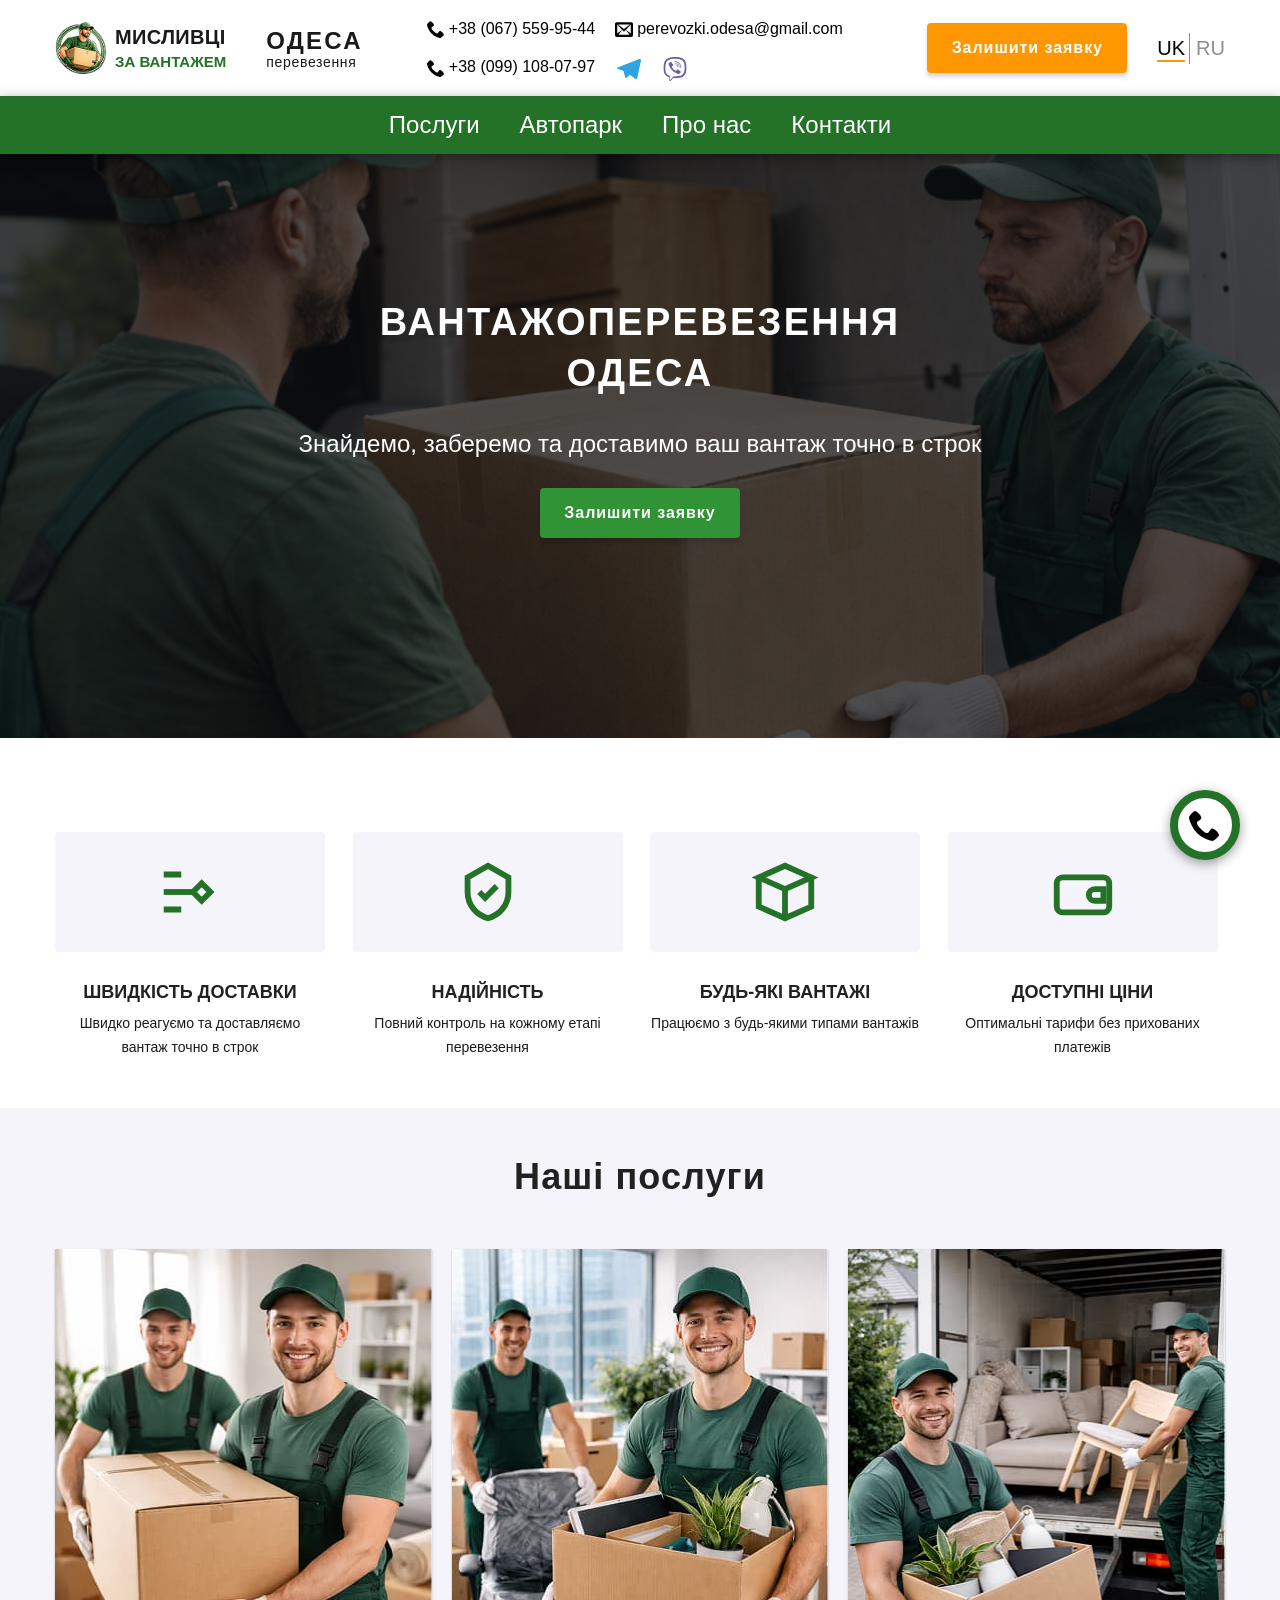
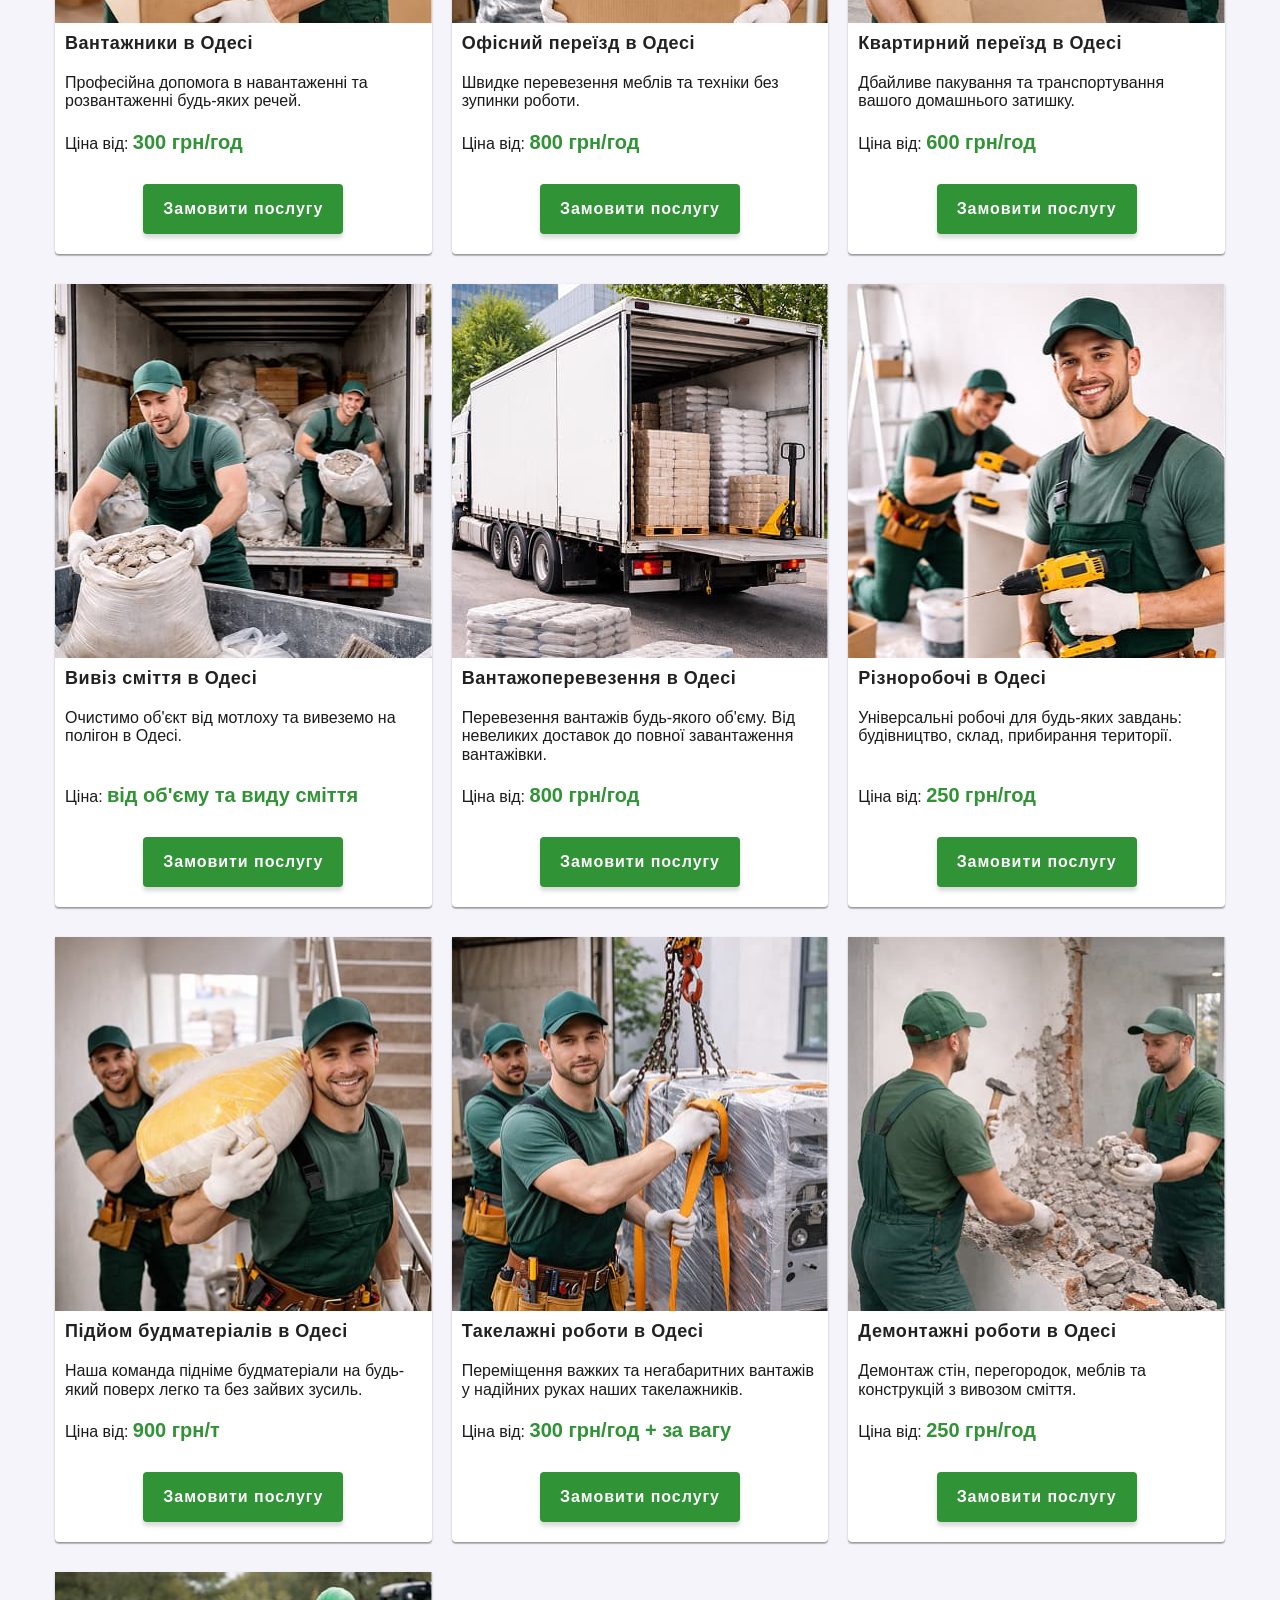
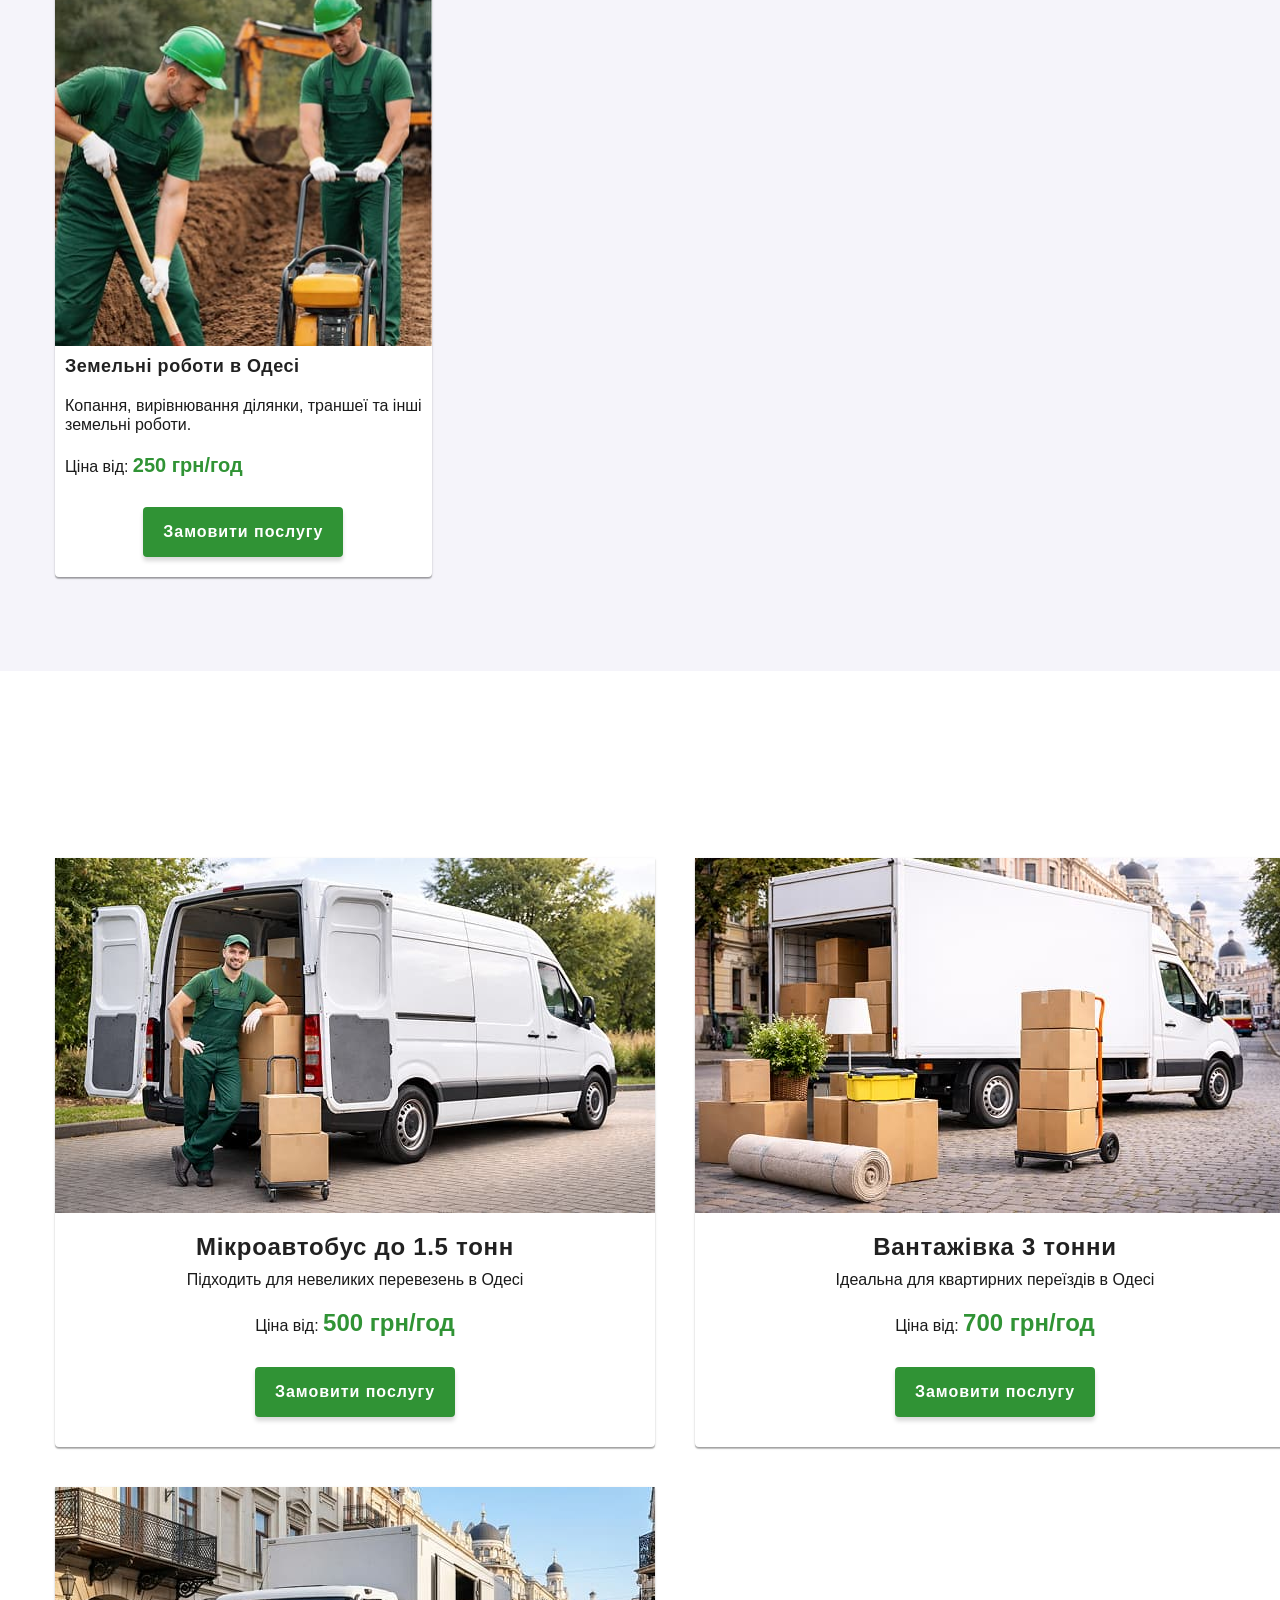
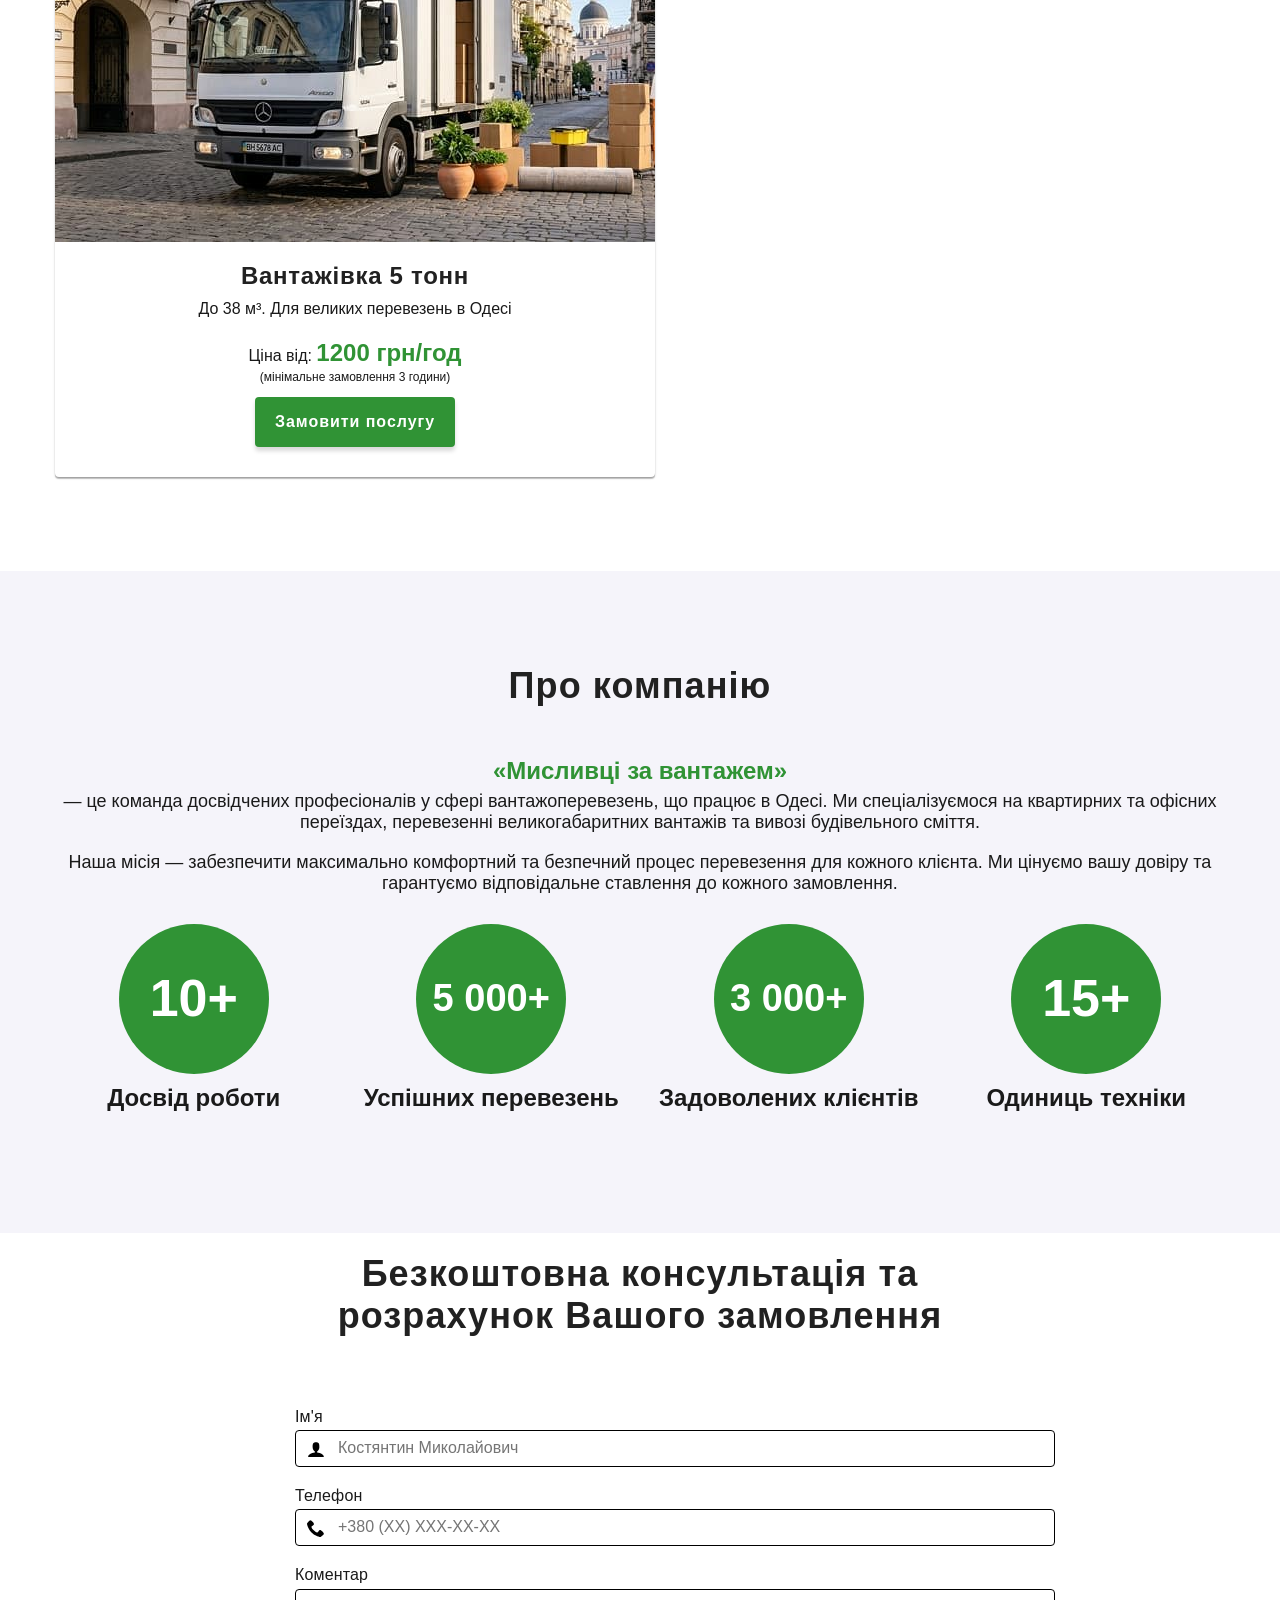
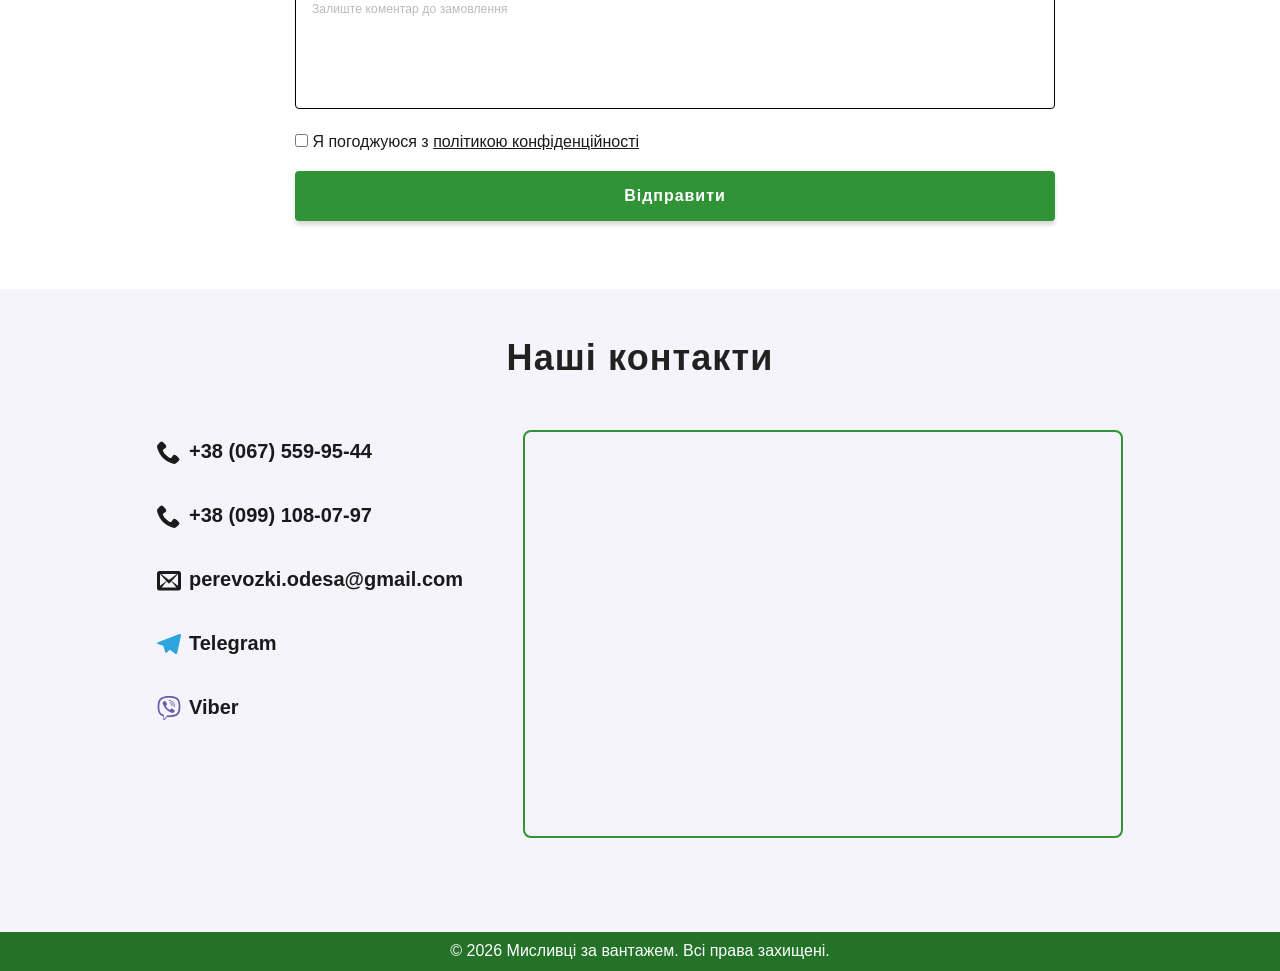
==== index.html @ 3f4684d1 "initial project" ====
<!doctype html>
<html lang="uk">

<head>
    <meta charset="UTF-8" />
    <meta name="viewport" content="width=device-width, initial-scale=1.0" />
    <meta name="description"
        content="Професійні вантажоперевезення та послуги вантажників в Одесі. Квартирні та офісні переїзди, вивіз сміття, занесення будматеріалів. Низькі ціни, працюємо 24/7.">
    <meta name="keywords"
        content="вантажоперевезення одеса, вантажники одеса, переїзд одеса, вивіз сміття одеса, різноробочі одеса">
    <link rel="canonical" href="https://perevozki-odessa.pp.ua/">

    <meta property="og:type" content="website">
    <meta property="og:url" content="https://perevozki-odessa.pp.ua/">
    <meta property="og:title" content="Мисливці за вантажем — Швидкі вантажоперевезення в Одесі">
    <meta property="og:description"
        content="Знайдемо, заберемо та доставимо ваш вантаж точно в строк. Вантажники від 300 грн/год. Телефонуйте!">
    <meta property="og:image" content="https://perevozki-odessa.pp.ua/img/og-image.jpg">
    <meta property="og:site_name" content="Мисливці за вантажем">
    <meta property="og:locale" content="uk_UA">

    <meta name="twitter:card" content="summary_large_image">
    <meta name="twitter:title" content="Вантажоперевезення Одеса | Мисливці за вантажем">
    <meta name="twitter:description" content="Переїзди та вантажники в Одесі. Надійно та безпечно.">
    <meta name="twitter:image" content="https://perevozki-odessa.pp.ua/img/og-image.jpg">

    <meta http-equiv="Content-Security-Policy" content="
default-src 'self';
img-src 'self' data: https:;
script-src 'self' https:;
style-src 'self' https: 'unsafe-inline';
font-src 'self' https:;
connect-src 'self' https:;
frame-src https://www.google.com;
">

    <link rel="alternate" hreflang="uk" href="https://perevozki-odessa.pp.ua/" />
    <link rel="alternate" hreflang="ru" href="https://perevozki-odessa.pp.ua/ru/" />
    <link rel="alternate" hreflang="x-default" href="https://perevozki-odessa.pp.ua/" />

    <title>Мисливці за вантажем. Вантажоперевезення Одеса. Вантажники Одеса</title>
    <link rel="icon" href="/favicon.ico" type="image/x-icon">

    <link rel="preconnect" href="https://fonts.googleapis.com">
    <link rel="preconnect" href="https://fonts.gstatic.com" crossorigin>
    <link
        href="https://fonts.googleapis.com/css2?family=Inter:wght@400;500;600;800&family=Montserrat:wght@600;700;800;900&display=swap"
        rel="stylesheet">
    <link rel="stylesheet"
        href="https://cdnjs.cloudflare.com/ajax/libs/modern-normalize/1.1.0/modern-normalize.min.css" />
    <link rel="stylesheet" href="./css/main.min.css" />
</head>

<body>
    <header class="header">
        <div class="container">
            <div class="nav">
                <a href="/" class="logo__link">
                    <div class="logo__link__img">
                        <img src="./img/logo.png" alt="логотип чоловік у професійній формі з коробкою в руках"
                            loading="lazy" />
                    </div>
                    <p class="logo__link__text logo__link__ua">Мисливці <span>за вантажем</span></p>
                </a>

                <p class="logo__city logo__city__ua">Одеса <span>перевезення</span></p>

                <button type="button" class="menu-open-btn" data-openBurger>
                    <svg width="40" height="40">
                        <use href="./img/icons3.svg#icon-menu"></use>
                    </svg>
                </button>
                <div class="burger__backdrop is-hidden" data-burgerBackdrop>
                    <div class="burger">
                        <button type="button" class="burger__close" data-closeBurger>
                            <svg width="32" height="32">
                                <use href="./img/icons3.svg#icon-cross"></use>
                            </svg>
                        </button>

                        <ul class="burger__list">
                            <li class="burger__list__item">
                                <a class="burger__list__item__link" href="tel:+380675599544">
                                    <svg class="burger__list__item__icon" width="24" height="24">
                                        <use href="./img/icons3.svg#icon-phone"></use>
                                    </svg>
                                    +38 (067) 559-95-44
                                </a>
                            </li>
                            <li class="burger__list__item">
                                <a class="burger__list__item__link" href="tel:+380991080797">
                                    <svg class="burger__list__item__icon" width="24" height="24">
                                        <use href="./img/icons3.svg#icon-phone"></use>
                                    </svg>
                                    +38 (099) 108-07-97</a>
                            </li>
                            <li class="burger__list__item">
                                <a class="burger__list__item__link" href="mailto:perevozki.odesa@gmail.com"><svg
                                        class="burger__list__item__icon" width="24" height="24">
                                        <use href="./img/icons3.svg#icon-envelop"></use>
                                    </svg>perevozki.odesa@gmail.com</a>
                            </li>
                        </ul>

                        <ul class="burger__socials">
                            <li class="burger__socials__item">
                                <a class="burger__socials__item__link" href="https://t.me/+380675599544" target="_blank"
                                    rel="noopener noreferrer"><svg class="burger__socials__item__icon" width="24"
                                        height="24">
                                        <use href="./img/icons3.svg#icon-telegram"></use>
                                    </svg>Telegram</a>
                            </li>
                            <li class="burger__socials__item">
                                <a class="burger__socials__item__link" href="viber://chat?number=%2B380675599544"
                                    target="_blank" rel="noopener noreferrer"><svg class="burger__socials__item__icon"
                                        width="24" height="24">
                                        <use href="./img/icons3.svg#icon-viber"></use>
                                    </svg>Viber</a>
                            </li>
                        </ul>

                        <ul class="burger__nav__list">
                            <li>
                                <a href="#services" class="burger__nav__list__link" data-bur-links>Послуги</a>
                            </li>
                            <li>
                                <a href="#vehicles" class="burger__nav__list__link" data-bur-links>Автопарк</a>
                            </li>
                            <li>
                                <a href="#about" class="burger__nav__list__link" data-bur-links>Про нас</a>
                            </li>
                            <li>
                                <a href="#contacts" class="burger__nav__list__link" data-bur-links>Контакти</a>
                            </li>
                        </ul>

                        <div class="lang__list lang__list__burger">
                            <a href="/" class="lang__link current__page__ua"
                                aria-label="перемикання мови сторінки на українську">UK</a>
                            <a href="/ru" class="lang__link" aria-label="перемикання мови сторінки на російську">RU</a>
                        </div>
                    </div>
                </div>

                <div class="header__contacts">
                    <div class="header__nav">
                        <div class="header__nav__contacts">
                            <ul class="header__contacts__list">
                                <li class="header__contacts__list__item">
                                    <a class="header__contacts__list__item__link" href="tel:+380675599544">
                                        <svg class="header__contacts__list__item__icon" width="18" height="18">
                                            <use href="./img/icons3.svg#icon-phone"></use>
                                        </svg>
                                        +38 (067) 559-95-44
                                    </a>
                                </li>
                                <li class="header__contacts__list__item">
                                    <a class="header__contacts__list__item__link" href="tel:+380991080797">
                                        <svg class="header__contacts__list__item__icon" width="18" height="18">
                                            <use href="./img/icons3.svg#icon-phone"></use>
                                        </svg>
                                        +38 (099) 108-07-97</a>
                                </li>
                            </ul>

                            <div class="header__contacts__mail">
                                <a href="mailto:perevozki.odesa@gmail.com">
                                    <svg width="18" height="18">
                                        <use href="./img/icons3.svg#icon-envelop"></use>
                                    </svg>
                                    perevozki.odesa@gmail.com
                                </a>
                            </div>
                        </div>
                        <ul class="header__contacts__socials">
                            <li class="header__contacts__socials__item">
                                <a class="header__contacts__socials__item__link" href="https://t.me/+380675599544"
                                    target="_blank" rel="noopener noreferrer"><svg
                                        class="header__contacts__socials__item__icon" width="24" height="24">
                                        <use href="./img/icons3.svg#icon-telegram"></use>
                                    </svg></a>
                            </li>
                            <li class="header__contacts__socials__item">
                                <a class="header__contacts__socials__item__link"
                                    href="viber://chat?number=%2B380675599544" target="_blank"
                                    rel="noopener noreferrer"><svg class="header__contacts__socials__item__icon"
                                        width="24" height="24">
                                        <use href="./img/icons3.svg#icon-viber"></use>
                                    </svg>
                                </a>
                            </li>
                        </ul>
                    </div>
                </div>
                <button type="button" data-open data-service="Консультація"
                    class="header__btn btn--primary btn--yellow btn--desktop">Залишити заявку</button>
                <div class="lang__list">
                    <a href="/" class="lang__link current__page__ua"
                        aria-label="перемикання мови сторінки на українську">UK</a>
                    <a href="/ru" class="lang__link" aria-label="перемикання мови сторінки на російську">RU</a>
                </div>
                <nav class="header__menu">
                    <ul class="header__menu__list">
                        <li><a href="#services" class="header__menu__list__link">Послуги</a></li>
                        <li><a href="#vehicles" class="header__menu__list__link">Автопарк</a></li>
                        <li><a href="#about" class="header__menu__list__link">Про нас</a></li>
                        <li><a href="#contacts" class="header__menu__list__link">Контакти</a></li>
                    </ul>
                </nav>
            </div>
        </div>
    </header>
    <main>
        <section class="hero">
            <div class="hero__overlay">
                <h1 class="hero__overlay__title hero__title__ua">Вантажоперевезення <br />Одеса</h1>
                <p class="hero__overlay__text">Знайдемо, заберемо та доставимо ваш вантаж точно в строк</p>
                <button type="button" class="btn--primary" data-open data-service="Консультація">Залишити
                    заявку</button>
            </div>
        </section>

        <section class="section advantages">
            <div class="container">
                <h2 class="visually-hidden">Наші особливості</h2>
                <ul class="advantages__list">
                    <li class="advantages__card">
                        <div class="advantages__card__icon">
                            <svg viewBox="0 0 24 24" fill="none" stroke="currentColor" stroke-width="2">
                                <path d="M3 12h10" />
                                <path d="M13 12l3-3 3 3-3 3-3-3z" />
                                <path d="M3 6h6M3 18h6" />
                            </svg>
                        </div>
                        <h3 class="advantages__card__title">Швидкість доставки</h3>
                        <p class="advantages__card__text">Швидко реагуємо та доставляємо вантаж точно в строк</p>
                    </li>

                    <li class="advantages__card">
                        <div class="advantages__card__icon">
                            <svg viewBox="0 0 24 24" fill="none" stroke="currentColor" stroke-width="2">
                                <path d="M12 3l7 4v5c0 5-3.5 8-7 9-3.5-1-7-4-7-9V7l7-4z" />
                                <path d="M9 12l2 2 4-4" />
                            </svg>
                        </div>
                        <h3 class="advantages__card__title">Надійність</h3>
                        <p class="advantages__card__text">Повний контроль на кожному етапі перевезення</p>
                    </li>

                    <li class="advantages__card">
                        <div class="advantages__card__icon">
                            <svg viewBox="0 0 24 24" fill="none" stroke="currentColor" stroke-width="2">
                                <path d="M3 7l9-4 9 4-9 4-9-4z" />
                                <path d="M3 7v10l9 4 9-4V7" />
                                <path d="M12 11v10" />
                            </svg>
                        </div>
                        <h3 class="advantages__card__title">Будь-які вантажі</h3>
                        <p class="advantages__card__text">Працюємо з будь-якими типами вантажів</p>
                    </li>

                    <li class="advantages__card">
                        <div class="advantages__card__icon">
                            <svg viewBox="0 0 24 24" fill="none" stroke="currentColor" stroke-width="2">
                                <rect x="3" y="7" width="18" height="12" rx="2" />
                                <path d="M16 11h3v4h-3a2 2 0 0 1 0-4z" />
                            </svg>
                        </div>
                        <h3 class="advantages__card__title">Доступні ціни</h3>
                        <p class="advantages__card__text">Оптимальні тарифи без прихованих платежів</p>
                    </li>
                </ul>
            </div>
        </section>

        <section class="section services section--second-color" id="services">
            <div class="container">
                <h2 class="title">Наші послуги <span class="visually-hidden">вантажоперевезень в Одесі </span></h2>
                <ul class="services__list">
                    <li class="services__item">
                        <picture class="services__item__img">
                            <source
                                srcset="./img/desktop/workers-1-desktop.jpg 1x, ./img/desktop/workers-1-desktop2x.jpg 2x"
                                media="(min-width: 1200px)">
                            <source
                                srcset="./img/tablet/workers-1-tablet.jpg 1x, ./img/tablet/workers-1-tablet2x.jpg 2x"
                                media="(min-width: 768px)">
                            <source srcset="./img/mobile/workers-1.jpg 1x, ./img/mobile/workers-1-2x.jpg 2x"
                                media="(min-width: 480px)">
                            <img src="./img/mobile/workers-1.jpg"
                                alt="двоє чоловіків, вантажники у формі несуть коробки" width="450" />
                        </picture>
                        <div class="services__item__box">
                            <h3 class="services__item__title">Вантажники в Одесі</h3>
                            <p class="services__item__text">Професійна допомога в навантаженні та розвантаженні
                                будь-яких речей.</p>
                            <p class="services__item__price">Ціна від: <span>300 грн/год</span></p>
                            <button type="button" class="btn--primary" data-open
                                data-service="Вантажники від 300 грн/год">Замовити послугу</button>
                        </div>
                    </li>
                    <li class="services__item">
                        <picture class="services__item__img">
                            <source
                                srcset="./img/desktop/workers-2-desktop.jpg 1x, ./img/desktop/workers-2-desktop2x.jpg 2x"
                                media="(min-width: 1200px)">
                            <source
                                srcset="./img/tablet/workers-2-tablet.jpg 1x, ./img/tablet/workers-2-tablet2x.jpg 2x"
                                media="(min-width: 768px)">
                            <source srcset="./img/mobile/workers-2.jpg 1x, ./img/mobile/workers-2-2x.jpg 2x"
                                media="(min-width: 480px)">
                            <img src="./img/mobile/workers-2.jpg" alt="офісний переїзд, вантажники несуть техніку"
                                width="450" />
                        </picture>
                        <div class="services__item__box">
                            <h3 class="services__item__title">Офісний переїзд в Одесі</h3>
                            <p class="services__item__text">Швидке перевезення меблів та техніки без зупинки роботи.</p>
                            <p class="services__item__price">Ціна від: <span>800 грн/год</span></p>
                            <button type="button" class="btn--primary" data-open
                                data-service="Офісний переїзд 800 грн/год">Замовити послугу</button>
                        </div>
                    </li>
                    <li class="services__item">
                        <picture class="services__item__img">
                            <source
                                srcset="./img/desktop/workers-3-desktop.jpg 1x, ./img/desktop/workers-3-desktop2x.jpg 2x"
                                media="(min-width: 1200px)">
                            <source
                                srcset="./img/tablet/workers-3-tablet.jpg 1x, ./img/tablet/workers-3-tablet2x.jpg 2x"
                                media="(min-width: 768px)">
                            <source srcset="./img/mobile/workers-3.jpg 1x, ./img/mobile/workers-3-2x.jpg 2x"
                                media="(min-width: 480px)">
                            <img src="./img/mobile/workers-3.jpg" alt="квартирний переїзд, вантажники несуть меблі"
                                width="450" />
                        </picture>
                        <div class="services__item__box">
                            <h3 class="services__item__title">Квартирний переїзд в Одесі</h3>
                            <p class="services__item__text">Дбайливе пакування та транспортування вашого домашнього
                                затишку.</p>
                            <p class="services__item__price">Ціна від: <span>600 грн/год</span></p>
                            <button type="button" class="btn--primary" data-open
                                data-service="Квартирний переїзд від 600 грн/год">Замовити послугу</button>
                        </div>
                    </li>
                    <li class="services__item">
                        <picture class="services__item__img">
                            <source
                                srcset="./img/desktop/workers-4-desktop.jpg 1x, ./img/desktop/workers-4-desktop2x.jpg 2x"
                                media="(min-width: 1200px)">
                            <source
                                srcset="./img/tablet/workers-4-tablet.jpg 1x, ./img/tablet/workers-4-tablet2x.jpg 2x"
                                media="(min-width: 768px)">
                            <source srcset="./img/mobile/workers-4.jpg 1x, ./img/mobile/workers-4-2x.jpg 2x"
                                media="(min-width: 480px)">
                            <img src="./img/mobile/workers-4.jpg" alt="вантажники вантажать будівельне сміття"
                                width="450" />
                        </picture>
                        <div class="services__item__box">
                            <h3 class="services__item__title">Вивіз сміття в Одесі</h3>
                            <p class="services__item__text">Очистимо об'єкт від мотлоху та вивеземо на полігон в Одесі.
                            </p>
                            <p class="services__item__price">Ціна: <span>від об'єму та виду сміття</span></p>
                            <button type="button" class="btn--primary" data-open data-service="Вивіз сміття">Замовити
                                послугу</button>
                        </div>
                    </li>
                    <li class="services__item">
                        <picture class="services__item__img">
                            <source
                                srcset="./img/desktop/workers-5-desktop.jpg 1x, ./img/desktop/workers-5-desktop2x.jpg 2x"
                                media="(min-width: 1200px)">
                            <source
                                srcset="./img/tablet/workers-5-tablet.jpg 1x, ./img/tablet/workers-5-tablet2x.jpg 2x"
                                media="(min-width: 768px)">
                            <source srcset="./img/mobile/workers-5.jpg 1x, ./img/mobile/workers-5-2x.jpg 2x"
                                media="(min-width: 480px)">
                            <img src="./img/mobile/workers-5.jpg" alt="вантажівка з товарами" width="450" />
                        </picture>
                        <div class="services__item__box">
                            <h3 class="services__item__title">Вантажоперевезення в Одесі</h3>
                            <p class="services__item__text">Перевезення вантажів будь-якого об'єму. Від невеликих
                                доставок до повної завантаження вантажівки.</p>
                            <p class="services__item__price">Ціна від: <span>800 грн/год</span></p>
                            <button type="button" class="btn--primary" data-open
                                data-service="Вантажоперевезення від 800 грн/год">Замовити послугу</button>
                        </div>
                    </li>
                    <li class="services__item">
                        <picture class="services__item__img">
                            <source
                                srcset="./img/desktop/workers-6-desktop.jpg 1x, ./img/desktop/workers-6-desktop2x.jpg 2x"
                                media="(min-width: 1200px)">
                            <source
                                srcset="./img/tablet/workers-6-tablet.jpg 1x, ./img/tablet/workers-6-tablet2x.jpg 2x"
                                media="(min-width: 768px)">
                            <source srcset="./img/mobile/workers-6.jpg 1x, ./img/mobile/workers-6-2x.jpg 2x"
                                media="(min-width: 480px)">
                            <img src="./img/mobile/workers-6.jpg" alt="різноробочі за роботою" width="450" />
                        </picture>
                        <div class="services__item__box">
                            <h3 class="services__item__title">Різноробочі в Одесі</h3>
                            <p class="services__item__text">Універсальні робочі для будь-яких завдань: будівництво,
                                склад, прибирання території.</p>
                            <p class="services__item__price">Ціна від: <span>250 грн/год</span></p>
                            <button type="button" class="btn--primary" data-open
                                data-service="Різноробочі від 250 грн/год">Замовити послугу</button>
                        </div>
                    </li>
                    <li class="services__item">
                        <picture class="services__item__img">
                            <source
                                srcset="./img/desktop/workers-7-desktop.jpg 1x, ./img/desktop/workers-7-desktop2x.jpg 2x"
                                media="(min-width: 1200px)">
                            <source
                                srcset="./img/tablet/workers-7-tablet.jpg 1x, ./img/tablet/workers-7-tablet2x.jpg 2x"
                                media="(min-width: 768px)">
                            <source srcset="./img/mobile/workers-7.jpg 1x, ./img/mobile/workers-7-2x.jpg 2x"
                                media="(min-width: 480px)">
                            <img src="./img/mobile/workers-7.jpg" alt="підйом будматеріалів" width="450" />
                        </picture>
                        <div class="services__item__box">
                            <h3 class="services__item__title">Підйом будматеріалів в Одесі</h3>
                            <p class="services__item__text">Наша команда підніме будматеріали на будь-який поверх легко
                                та без зайвих зусиль.</p>
                            <p class="services__item__price">Ціна від: <span>900 грн/т</span></p>
                            <button type="button" class="btn--primary" data-open
                                data-service="Підйом буд. мат. від 900 грн/т">Замовити послугу</button>
                        </div>
                    </li>
                    <li class="services__item">
                        <picture class="services__item__img">
                            <source
                                srcset="./img/desktop/workers-8-desktop.jpg 1x, ./img/desktop/workers-8-desktop2x.jpg 2x"
                                media="(min-width: 1200px)">
                            <source
                                srcset="./img/tablet/workers-8-tablet.jpg 1x, ./img/tablet/workers-8-tablet2x.jpg 2x"
                                media="(min-width: 768px)">
                            <source srcset="./img/mobile/workers-8.jpg 1x, ./img/mobile/workers-8-2x.jpg 2x"
                                media="(min-width: 480px)">
                            <img src="./img/mobile/workers-8.jpg" alt="такелажні роботи" width="450" />
                        </picture>
                        <div class="services__item__box">
                            <h3 class="services__item__title">Такелажні роботи в Одесі</h3>
                            <p class="services__item__text">Переміщення важких та негабаритних вантажів у надійних руках
                                наших такелажників.</p>
                            <p class="services__item__price">Ціна від: <span>300 грн/год + за вагу</span></p>
                            <button type="button" class="btn--primary" data-open
                                data-service="Такелаж від 300 грн/год">Замовити послугу</button>
                        </div>
                    </li>
                    <li class="services__item">
                        <picture class="services__item__img">
                            <source
                                srcset="./img/desktop/workers-9-desktop.jpg 1x, ./img/desktop/workers-9-desktop2x.jpg 2x"
                                media="(min-width: 1200px)">
                            <source
                                srcset="./img/tablet/workers-9-tablet.jpg 1x, ./img/tablet/workers-9-tablet2x.jpg 2x"
                                media="(min-width: 768px)">
                            <source srcset="./img/mobile/workers-9.jpg 1x, ./img/mobile/workers-9-2x.jpg 2x"
                                media="(min-width: 480px)">
                            <img src="./img/mobile/workers-9.jpg" alt="демонтажні роботи" width="450" />
                        </picture>
                        <div class="services__item__box">
                            <h3 class="services__item__title">Демонтажні роботи в Одесі</h3>
                            <p class="services__item__text">Демонтаж стін, перегородок, меблів та конструкцій з вивозом
                                сміття.</p>
                            <p class="services__item__price">Ціна від: <span>250 грн/год</span></p>
                            <button type="button" class="btn--primary" data-open
                                data-service="Демонтаж від 250 грн/год">Замовити послугу</button>
                        </div>
                    </li>
                    <li class="services__item">
                        <picture class="services__item__img">
                            <source
                                srcset="./img/desktop/workers-10-desktop.jpg 1x, ./img/desktop/workers-10-desktop2x.jpg 2x"
                                media="(min-width: 1200px)">
                            <source
                                srcset="./img/tablet/workers-10-tablet.jpg 1x, ./img/tablet/workers-10-tablet2x.jpg 2x"
                                media="(min-width: 768px)">
                            <source srcset="./img/mobile/workers-10.jpg 1x, ./img/mobile/workers-10-2x.jpg 2x"
                                media="(min-width: 480px)">
                            <img src="./img/mobile/workers-10.jpg" alt="земельні роботи" width="450" />
                        </picture>
                        <div class="services__item__box">
                            <h3 class="services__item__title">Земельні роботи в Одесі</h3>
                            <p class="services__item__text">Копання, вирівнювання ділянки, траншеї та інші земельні
                                роботи.</p>
                            <p class="services__item__price">Ціна від: <span>250 грн/год</span></p>
                            <button type="button" class="btn--primary" data-open
                                data-service="Земельні від 250 грн/год">Замовити послугу</button>
                        </div>
                    </li>
                </ul>
            </div>
        </section>

        <section class="section vehicle" id="vehicles">
            <div class="container">
                <h2 class="title title--white">Наш автопарк в Одесі</h2>
                <ul class="vehicle__list">
                    <li class="vehicle__list__item">
                        <picture class="vehicle__list__item__img">
                            <source
                                srcset="./img/desktop/transport-1-desktop.jpg 1x, ./img/desktop/transport-1-desktop2x.jpg 2x"
                                media="(min-width: 1200px)">
                            <source
                                srcset="./img/tablet/transport-1-tablet.jpg 1x, ./img/tablet/transport-1-tablet2x.jpg 2x"
                                media="(min-width: 768px)">
                            <source srcset="./img/mobile/transport-1.jpg 1x, ./img/mobile/transport-1-2x.jpg 2x"
                                media="(min-width: 480px)">
                            <img src="./img/mobile/transport-1.jpg" alt="Мікроавтобус до 1.5 тонн" width="450" />
                        </picture>
                        <div class="vehicle__list__item__box">
                            <h3 class="vehicle__list__item__title">Мікроавтобус до 1.5 тонн</h3>
                            <p class="vehicle__list__item__text">Підходить для невеликих перевезень в Одесі</p>
                            <p class="vehicle__list__item__price">Ціна від: <span>500 грн/год</span></p>
                            <button type="button" class="btn--primary" data-open
                                data-service="Мікроавтобус до 1.5 тонн">Замовити послугу</button>
                        </div>
                    </li>

                    <li class="vehicle__list__item">
                        <picture class="vehicle__list__item__img">
                            <source
                                srcset="./img/desktop/transport-2-desktop.jpg 1x, ./img/desktop/transport-2-desktop2x.jpg 2x"
                                media="(min-width: 1200px)">
                            <source
                                srcset="./img/tablet/transport-2-tablet.jpg 1x, ./img/tablet/transport-2-tablet2x.jpg 2x"
                                media="(min-width: 768px)">
                            <source srcset="./img/mobile/transport-2.jpg 1x, ./img/mobile/transport-2-2x.jpg 2x"
                                media="(min-width: 480px)">
                            <img src="./img/mobile/transport-2.jpg" alt="вантажівка 3 тонни" width="450" />
                        </picture>
                        <div class="vehicle__list__item__box">
                            <h3 class="vehicle__list__item__title">Вантажівка 3 тонни</h3>
                            <p class="vehicle__list__item__text">Ідеальна для квартирних переїздів в Одесі</p>
                            <p class="vehicle__list__item__price">Ціна від: <span>700 грн/год</span></p>
                            <button type="button" class="btn--primary" data-open
                                data-service="Вантажівка 3 тонни">Замовити послугу</button>
                        </div>
                    </li>

                    <li class="vehicle__list__item">
                        <picture class="vehicle__list__item__img">
                            <source
                                srcset="./img/desktop/transport-3-desktop.jpg 1x, ./img/desktop/transport-3-desktop2x.jpg 2x"
                                media="(min-width: 1200px)">
                            <source
                                srcset="./img/tablet/transport-3-tablet.jpg 1x, ./img/tablet/transport-3-tablet2x.jpg 2x"
                                media="(min-width: 768px)">
                            <source srcset="./img/mobile/transport-3.jpg 1x, ./img/mobile/transport-3-2x.jpg 2x"
                                media="(min-width: 480px)">
                            <img src="./img/mobile/transport-3.jpg" alt="вантажівка 5 тонн" width="450" />
                        </picture>
                        <div class="vehicle__list__item__box">
                            <h3 class="vehicle__list__item__title">Вантажівка 5 тонн</h3>
                            <p class="vehicle__list__item__text">До 38 м³. Для великих перевезень в Одесі</p>
                            <p class="vehicle__list__item__price">Ціна від: <span>1200 грн/год</span></p>
                            <p class="vehicle__list__item__price__under">(мінімальне замовлення 3 години)</p>
                            <button type="button" class="btn--primary" data-open
                                data-service="Вантажівка 5 тонн">Замовити послугу</button>
                        </div>
                    </li>
                </ul>
            </div>
        </section>

        <section class="section section--second-color" id="about">
            <div class="container">
                <h2 class="title">Про компанію</h2>
                <p class="about__text"><span>«Мисливці за вантажем»</span> — це команда досвідчених професіоналів у
                    сфері вантажоперевезень, що працює в Одесі. Ми спеціалізуємося на квартирних та офісних переїздах,
                    перевезенні великогабаритних вантажів та вивозі будівельного сміття.</p>
                <p class="about__subtext">
                    Наша місія — забезпечити максимально комфортний та безпечний процес перевезення для кожного клієнта.
                    Ми цінуємо вашу довіру та гарантуємо відповідальне ставлення до кожного замовлення.
                </p>
                <ul class="about__list">
                    <li class="about__list__item">
                        <span>10+</span>
                        <p>Досвід роботи</p>
                    </li>
                    <li class="about__list__item">
                        <span>5 000+</span>
                        <p>Успішних перевезень</p>
                    </li>
                    <li class="about__list__item">
                        <span>3 000+</span>
                        <p>Задоволених клієнтів</p>
                    </li>
                    <li class="about__list__item">
                        <span>15+</span>
                        <p>Одиниць техніки</p>
                    </li>
                </ul>
            </div>
        </section>

        <section class="section form">
            <div class="container">
                <h2 class="title form--title">Безкоштовна консультація та розрахунок Вашого замовлення</h2>
                <form class="form" id="form">
                    <div>
                        <label class="form__label" for="name">Ім'я</label>
                        <div class="form__field">
                            <input class="form__input" type="text" name="name" id="name"
                                placeholder="Костянтин Миколайович" required />
                            <svg class="form__input__icon" width="18" height="18">
                                <use href="./img/icons3.svg#icon-user"></use>
                            </svg>
                        </div>
                    </div>

                    <div>
                        <label class="form__label" for="telephone">Телефон</label>
                        <div class="form__field">
                            <input class="form__input" type="tel" name="telephone" id="telephone"
                                placeholder="+380 (XX) XXX-XX-XX" required />
                            <svg class="form__input__icon" width="18" height="18">
                                <use href="./img/icons3.svg#icon-phone"></use>
                            </svg>
                        </div>
                    </div>

                    <input class="form__input" type="hidden" name="service" id="service" value="Консультація" />

                    <div>
                        <label class="form__label">Коментар</label>
                        <textarea class="form__textarea" name="comment" id="comment"
                            placeholder="Залиште коментар до замовлення"></textarea>
                    </div>

                    <div style="display:none;">
                        <label>Не заповнюйте це поле</label>
                        <input type="text" name="company">
                    </div>

                    <label>
                        <input type="checkbox" required>
                        Я погоджуюся з <a class="policy__link" href="/policy/ua.html" target="_blank"
                            rel="noopener noreferrer">політикою конфіденційності</a>
                    </label>

                    <button type="submit" class="btn--primary btn--full">Відправити</button>
                </form>
            </div>
        </section>

        <section class="section contacts section--second-color" id="contacts">
            <div class="container">
                <h2 class="title">Наші контакти</h2>
                <div class="contacts__block">
                    <ul class="contacts__list">
                        <li class="contacts__list__item">
                            <a class="contacts__list__item__link" href="tel:+380675599544">
                                <svg class="contacts__list__item__icon" width="24" height="24">
                                    <use href="./img/icons3.svg#icon-phone"></use>
                                </svg>
                                +38 (067) 559-95-44
                            </a>
                        </li>
                        <li class="contacts__list__item">
                            <a class="contacts__list__item__link" href="tel:+380991080797">
                                <svg class="contacts__list__item__icon" width="24" height="24">
                                    <use href="./img/icons3.svg#icon-phone"></use>
                                </svg>
                                +38 (099) 108-07-97</a>
                        </li>
                        <li class="contacts__list__item">
                            <a class="contacts__list__item__link" href="mailto:perevozki.odesa@gmail.com"><svg
                                    class="contacts__list__item__icon" width="24" height="24">
                                    <use href="./img/icons3.svg#icon-envelop"></use>
                                </svg>perevozki.odesa@gmail.com </a>
                        </li>
                        <li class="contacts__list__item">
                            <a class="contacts__list__item__link" href="https://t.me/+380675599544" target="_blank"
                                rel="noopener noreferrer"><svg class="contacts__list__item__icon" width="24"
                                    height="24">
                                    <use href="./img/icons3.svg#icon-telegram"></use>
                                </svg>Telegram</a>
                        </li>
                        <li class="contacts__list__item">
                            <a class="contacts__list__item__link" href="viber://chat?number=%2B380675599544"
                                target="_blank" rel="noopener noreferrer"><svg class="contacts__list__item__icon"
                                    width="24" height="24">
                                    <use href="./img/icons3.svg#icon-viber"></use>
                                </svg>Viber</a>
                        </li>
                    </ul>
                    <div class="contacts__map">
                        <iframe title="карта вантажних перевезень в Одесі. Вантажні перевезення в межах міста"
                            src="https://www.google.com/maps?q=Одеcа+65000&output=embed" height="400"
                            style="width: 100%; border: 0;" loading="lazy">
                        </iframe>
                    </div>
                </div>
            </div>
        </section>
    </main>
    <footer class="footer">
        <p class="footer__text">© 2026 Мисливці за вантажем. Всі права захищені.</p>
    </footer>

    <div class="backdrop is-hidden" data-backdrop>
        <div class="modal">
            <button class="close-button" data-close>
                <svg class="close-icon" width="18" height="18">
                    <use href="./img/icons3.svg#icon-cross"></use>
                </svg>
            </button>
            <div class="modal-order" data-order-form>
                <h3 class="title small">Заповніть форму заявки</h3>
                <form class="form" id="modal-form">
                    <div>
                        <label class="form__label" for="modal-name">Ім'я</label>
                        <div class="form__field">
                            <input class="form__input" type="text" name="name" id="modal-name"
                                placeholder="Костянтин Миколайович" required />
                            <svg class="form__input__icon" width="18" height="18">
                                <use href="./img/icons3.svg#icon-user"></use>
                            </svg>
                        </div>
                    </div>
                    <div>
                        <label class="form__label" for="modal-telephone">Телефон</label>
                        <div class="form__field">
                            <input class="form__input" type="tel" name="telephone" id="modal-telephone"
                                placeholder="+380 (XX) XXX-XX-XX" required />
                            <svg class="form__input__icon" width="18" height="18">
                                <use href="./img/icons3.svg#icon-phone"></use>
                            </svg>
                        </div>
                    </div>
                    <div>
                        <label class="form__label" for="modal-service-input">Послуга</label>
                        <div class="form__field">
                            <input class="form__input" type="text" name="service" id="modal-service-input" value=""
                                readonly />
                            <svg class="form__input__icon" width="18" height="18">
                                <use href="./img/icons3.svg#icon-book"></use>
                            </svg>
                        </div>
                    </div>
                    <div>
                        <label class="form__label">Коментарі</label>
                        <textarea class="form__textarea" name="comment" id="modal-comment"
                            placeholder="Залиште коментар до замовлення"></textarea>
                    </div>
                    <div style="display:none;">
                        <label>Не заповнюйте це поле</label>
                        <input type="text" name="company">
                    </div>
                    <label>
                        <input type="checkbox" required>
                        Я погоджуюся з <a class="policy__link" href="/policy.html" target="_blank"
                            rel="noopener noreferrer">політикою конфіденційності</a>
                    </label>
                    <button type="submit" class="btn--primary btn--full">Відправити</button>
                </form>
            </div>
            <div class="modal__after is-hidden" data-success>
                <div class="modal__after__img">
                    <img src="./img/1-1.webp" alt="менеджер по телефону спокійно повідомляє, що замовлення прийнято"
                        width="350" height="253" />
                </div>
                <h3 class="title small">Дякуємо! Ваша заявка <span class="order__number" data-order></span> прийнята! Ми
                    незабаром
                    зателефонуємо вам.</h3>
            </div>
            <div class="modal__after__error is-hidden" data-error>
                <div class="modal__after__img">
                    <img src="./img/1-2.webp" alt="коробка із сумним смайликом" width="350" height="253" />
                </div>
                <h3 class="title small">Помилка при відправці. Спробуйте пізніше.</h3>
            </div>
        </div>
    </div>

    <a href="tel:+380675599544" class="call-btn">
        <svg class="form__input__icon" width="32" height="32">
            <use href="./img/icons3.svg#icon-phone"></use>
        </svg>
    </a>

    <script src="./js/index.js" type="module"></script>
</body>

</html>
---- css/main.min.css ----
:root{--primary-text-color: #1a1a1a;--title-text-color: #212121;--accent-color: #237227;--accent-second-color: #309335;--accent-action-color: #ff9800;--accent-dark-color: rgb(255, 165, 31);--white-color: #ffffff;--black-color: #000000;--bg-color: #ffffff;--modal-bg-color: #ffffff;--hero-bg-color: #2f303a;--section-second-color: #f5f4fa;--address-link-color: rgba(255, 255, 255, 0.6);--vh: 1vh;--animation-main: 250ms cubic-bezier(0.4, 0, 0.2, 1)}h1,h2,h3,h4,h5,h6,p{margin:0}ul{padding:0;margin:0;list-style:none}img{display:block;max-width:100%}a{text-decoration:none;color:inherit}body{font-family:"Inter",sans-serif;font-size:16px;font-weight:400;background-color:var(--bg-color);color:var(--primary-text-color);min-height:100dvh;display:flex;flex-direction:column}.lists{list-style:none}html{scroll-behavior:smooth}body.no-scroll{overflow:hidden}#services,#vehicles,#about,#contacts{scroll-margin-top:152px;scroll-behavior:smooth}@media screen and (min-width: 768px){#services,#vehicles,#about,#contacts{scroll-margin-top:60px}}main{flex:1}.policy__link{text-decoration:underline;transition:color var(--animation-main)}.policy__link:hover{color:var(--accent-second-color)}.visually-hidden{position:absolute;width:1px;height:1px;margin:-1px;border:0;padding:0;white-space:nowrap;clip-path:inset(100%);clip:rect(0 0 0 0);overflow:hidden;opacity:0}.container{width:100%;margin-left:auto;margin-right:auto;padding:0 15px}@media screen and (min-width: 480px){.container{max-width:480px}}@media screen and (min-width: 768px){.container{max-width:768px}}@media screen and (min-width: 1200px){.container{max-width:1200px}}.logo__link__text.logo__link__ua span{font-size:13px}@media screen and (min-width: 768px){.logo__link__text.logo__link__ua span{font-size:12px;letter-spacing:0}}@media screen and (min-width: 1200px){.logo__link__text.logo__link__ua span{font-size:15px}}@media screen and (min-width: 1200px){.logo__city.logo__city__ua span{font-size:14px;letter-spacing:.68px}}.nav{display:flex;align-items:center}@media screen and (min-width: 768px){.nav{position:relative}}@media screen and (min-width: 1200px){.nav{position:static}}.logo__link{display:flex;align-items:center;gap:8px;margin-right:30px}@media screen and (min-width: 480px){.logo__link{margin-right:60px}}@media screen and (min-width: 768px){.logo__link{margin-right:10px}}@media screen and (min-width: 1200px){.logo__link{margin-right:40px}}.logo__link__img{display:block;width:40px;height:40px}@media screen and (min-width: 480px){.logo__link__img{width:52px;height:52px}}.logo__link__text{display:flex;flex-direction:column;gap:4px;font-family:"Montserrat",sans-serif;font-weight:800;font-size:16px;letter-spacing:.32px;text-transform:uppercase}.logo__link__text span{color:var(--accent-color);display:block;white-space:nowrap}@media screen and (min-width: 480px){.logo__link__text{font-size:18px}}@media screen and (min-width: 768px){.logo__link__text{font-size:16px}.logo__link__text span{font-size:14px;letter-spacing:1.54px}}@media screen and (min-width: 1200px){.logo__link__text{font-size:20px;letter-spacing:.32px}.logo__link__text span{font-size:inherit;letter-spacing:inherit}}.logo__city{display:flex;flex-direction:column;font-family:"Montserrat",sans-serif;font-weight:800;font-size:18px;letter-spacing:4px;text-transform:uppercase}.logo__city span{text-transform:lowercase;font-weight:400;font-size:12px;letter-spacing:normal}@media screen and (min-width: 480px){.logo__city{font-size:24px;letter-spacing:.32px;letter-spacing:2.2px}.logo__city span{font-size:14px}}.logo__slogan{display:flex;align-items:center;justify-content:center;gap:20px;background:var(--accent-color);padding:4px 0;font-size:14px;text-transform:capitalize;text-align:center}.menu-open-btn{display:block;margin-left:auto;background:rgba(0,0,0,0);outline:rgba(0,0,0,0);border:rgba(0,0,0,0);fill:var(--accent-color)}@media screen and (min-width: 768px){.menu-open-btn{display:none}}.btn--primary{display:flex;align-items:center;justify-content:center;height:50px;padding:0;margin:0 auto;min-width:200px;border-radius:4px;border-color:rgba(0,0,0,0);font-family:inherit;font-weight:700;font-size:16px;line-height:1.88;letter-spacing:.06em;background-color:var(--accent-second-color);color:var(--white-color);cursor:pointer;box-shadow:0px 4px 4px rgba(0,0,0,.15);transition:background-color 250ms cubic-bezier(0.4, 0, 0.2, 1)}.btn--primary:hover,.btn--primary:focus{background-color:var(--accent-color)}.btn--primary.btn--full{width:100%}.btn--yellow{background-color:var(--accent-action-color)}.btn--yellow:hover,.btn--yellow:focus{background-color:var(--accent-dark-color)}.btn--desktop{display:none}@media screen and (min-width: 1200px){.btn--desktop{display:flex}}.section{padding-top:60px;padding-bottom:60px}@media screen and (min-width: 1200px){.section{padding-top:94px;padding-bottom:94px}}.section--second-color{background-color:var(--section-second-color)}.title{margin-bottom:30px;font-family:"Montserrat",sans-serif;font-weight:700;font-size:28px;line-height:1.18;text-align:center;letter-spacing:.03em;color:var(--title-text-color)}@media screen and (min-width: 1200px){.title{margin-bottom:50px;font-size:36px}}.title--white{color:var(--white-color)}.title.small{font-size:24px;margin-bottom:20px}.backdrop{position:fixed;top:0;left:0;width:100%;height:100vh;z-index:99999;background-color:rgba(0,0,0,.2);transition:opacity 250ms cubic-bezier(0.4, 0, 0.2, 1),visibility 250ms cubic-bezier(0.4, 0, 0.2, 1)}.backdrop.is-hidden{visibility:hidden;opacity:0;pointer-events:none}.modal{width:90%;padding:20px;position:absolute;top:60px;left:50%;transform:translate(-50%, 0%);background-color:var(--modal-bg-color);box-shadow:0px 1px 3px rgba(0,0,0,.12),0px 1px 1px rgba(0,0,0,.14),0px 2px 1px rgba(0,0,0,.2);border-radius:4px;transition:transform 250ms cubic-bezier(0.4, 0, 0.2, 1)}@media screen and (min-width: 480px){.modal{padding:40px;min-width:450px;min-height:609px}}@media screen and (min-width: 1200px){.modal{min-width:528px;min-height:581px;max-width:1000px;top:120px}}.backdrop.is-hidden .modal{transform:translate(500px, 500px)}.close-button{position:absolute;top:8px;right:8px;display:flex;justify-content:center;align-items:center;width:30px;height:30px;border-radius:50%;background:#fff;border:1px solid rgba(0,0,0,.1);cursor:pointer;transition:fill 250ms cubic-bezier(0.4, 0, 0.2, 1)}.close-button:hover{fill:var(--accent-color)}.modal__after__img{display:block;width:350px;height:253px;margin:0 auto 30px}.modal__after{text-align:center;animation:fadeIn .4s ease}.modal__after.is-hidden,.modal__after__error.is-hidden{display:none}.modal-order.is-hidden{display:none}.order__number{color:var(--accent-color)}@keyframes fadeIn{from{opacity:0;transform:translateY(15px)}to{opacity:1;transform:translateY(0)}}.burger{position:fixed;top:0;right:0;width:90%;height:100vh;z-index:999;background-color:#fff;padding:20px;border-radius:4px 0 0 4px;transform:translateX(100%);transition:transform 300ms ease}.burger__close{display:inline-flex;align-items:center;justify-content:center;width:40px;height:40px;padding:8px;position:absolute;top:10px;right:20px;border:none;background-color:rgba(0,0,0,0);outline:none;transition:fill 250ms cubic-bezier(0.4, 0, 0.2, 1)}.burger__close:hover{fill:var(--accent-second-color);transition:fill 250ms cubic-bezier(0.4, 0, 0.2, 1)}.burger__backdrop{width:100%;height:100vh;position:absolute;top:0;left:0;z-index:998;background:rgba(0,0,0,.3058823529);transition:opacity 300ms ease,visibility 300ms ease}.burger__list{display:flex;flex-direction:column;align-items:left;gap:12px;margin-bottom:20px}.burger__list__item__link{display:inline-flex;align-items:center;gap:8px;font-weight:400;font-size:20px;padding:8px 0}.burger__socials{display:flex;align-items:center;gap:80px}.burger__socials__item__link{display:flex;align-items:center;gap:8px;font-weight:400;font-size:20px;padding:8px 0}.burger__backdrop.is-hidden{visibility:hidden;opacity:0;pointer-events:none}.burger__backdrop:not(.is-hidden) .burger{transform:translateX(0)}.burger__nav__list{display:flex;flex-direction:column;align-items:center;justify-content:center;gap:30px;margin-top:80px;font-family:"Montserrat",sans-serif;font-weight:700;font-size:28px}.burger__nav__list__link{transition:color 250ms cubic-bezier(0.4, 0, 0.2, 1)}.burger__nav__list__link:hover{color:var(--accent-second-color)}@keyframes pulse{0%{box-shadow:0 0 0 0 rgba(46,125,50,.5)}70%{box-shadow:0 0 0 15px rgba(46,125,50,0)}100%{box-shadow:0 0 0 0 rgba(46,125,50,0)}}.call-btn{position:fixed;right:20px;bottom:100px;width:60px;height:60px;border-radius:50%;border:8px solid var(--accent-color);background:#fff;color:#fff;display:flex;align-items:center;justify-content:center;font-size:24px;z-index:9;box-shadow:0px 3px 12px 0px rgba(0,0,0,.4);-webkit-box-shadow:0px 3px 12px 0px rgba(0,0,0,.4);-moz-box-shadow:0px 3px 12px 0px rgba(0,0,0,.4);transition:transform .3s ease,background-color .3s ease}.call-btn svg{position:absolute;top:50%;left:50%;transform:translate(-50%, -50%)}.call-btn{animation:pulse 2s infinite}.call-btn:hover{transform:scale(1.1);background-color:var(--accent-color)}.call-btn:hover svg{fill:#fff}@media screen and (min-width: 768px){.call-btn{right:40px;bottom:40px;width:70px;height:70px}}.lang__list.lang__list__burger{display:flex;position:absolute;bottom:25%;font-size:18px}.lang__list{display:none;gap:11px}@media screen and (min-width: 768px){.lang__list{display:flex;position:absolute;bottom:0;right:0}}@media screen and (min-width: 1200px){.lang__list{position:static}}.lang__link{position:relative;display:block;padding:8px 0;color:#8f8d8d;font-size:14px}.lang__link:first-child::after{content:"";display:block;height:80%;width:1px;background-color:#8f8d8d;position:absolute;top:10%;right:-5px}@media screen and (min-width: 1200px){.lang__link{font-size:20px}}.current__page{color:#000}.current__page::after{content:"";display:block;height:2px;width:100%;background-color:var(--accent-action-color)}.current__page__ua{color:#000;position:relative}.current__page__ua::before{content:"";display:block;position:absolute;bottom:6px;left:0;right:0;height:2px;width:100%;background-color:var(--accent-action-color)}.header{padding:10px 0;position:sticky;top:0;z-index:99;background:#fff}@media screen and (min-width: 768px){.header{padding:0 0 10px}}@media screen and (min-width: 1200px){.header{padding:10px 0}}.header__contacts{position:absolute;bottom:-92px;left:0;right:0;width:100%;height:92px;background-color:var(--accent-color);box-shadow:0px 3px 12px 0px rgba(0,0,0,.4);-webkit-box-shadow:0px 3px 12px 0px rgba(0,0,0,.4);-moz-box-shadow:0px 3px 12px 0px rgba(0,0,0,.4)}@media screen and (min-width: 768px){.header__contacts{position:relative;box-shadow:none;background-color:rgba(0,0,0,0);bottom:0;height:auto}.header__contacts__list{display:flex;flex-direction:column;align-items:center;justify-content:center}}.header__contacts__list__item__link{display:flex;align-items:center;gap:8px;padding:6px 0;transition:color 250ms cubic-bezier(0.4, 0, 0.2, 1),fill 250ms cubic-bezier(0.4, 0, 0.2, 1)}@media screen and (min-width: 768px){.header__contacts__list__item__link{gap:4px}.header__contacts__list__item__link:hover{color:var(--accent-second-color);fill:var(--accent-second-color)}}@media screen and (min-width: 1200px){.header__contacts__list__item__link{padding:10px 0}}.header__contacts__list__item__icon{fill:inherit}.header__contacts__socials{display:flex;align-items:center;margin-left:auto;gap:16px}@media screen and (min-width: 480px){.header__contacts__socials{gap:24px}}@media screen and (min-width: 768px){.header__contacts__socials{gap:10px;position:absolute;right:150px;bottom:0}}.header__contacts__socials__item{width:42px;height:42px;background-color:#fff;border-radius:50%;position:relative}@media screen and (min-width: 480px){.header__contacts__socials__item{width:52px;height:52px}}@media screen and (min-width: 768px){.header__contacts__socials__item{width:36px;height:36px}}.header__contacts__socials__item svg{position:absolute;top:50%;left:50%;transform:translate(-50%, -50%)}@media screen and (min-width: 480px){.header__contacts__socials__item svg{width:32px;height:32px}}@media screen and (min-width: 768px){.header__contacts__socials__item svg{width:24px;height:24px}}.header__contacts__mail a{display:flex;align-items:center;gap:8px;padding:6px 0;transition:color 250ms cubic-bezier(0.4, 0, 0.2, 1),fill 250ms cubic-bezier(0.4, 0, 0.2, 1)}.header__contacts__mail a svg{fill:inherit}@media screen and (min-width: 768px){.header__contacts__mail a{gap:4px}.header__contacts__mail a:hover{color:var(--accent-second-color);fill:var(--accent-second-color)}}@media screen and (min-width: 1200px){.header__contacts__mail a{padding:10px 0}}.header__nav{display:flex;align-items:center;color:#fff;fill:#fff;width:100%;margin-left:auto;margin-right:auto;padding:0 15px}@media screen and (min-width: 480px){.header__nav{max-width:480px}}@media screen and (min-width: 768px){.header__nav{width:100%;margin-left:0;margin-right:0;padding:0;color:#000;fill:#000;position:relative}}@media screen and (min-width: 768px){.header__nav__contacts{display:flex;gap:4px;margin-left:auto;position:relative}}@media screen and (min-width: 1200px){.header__nav__contacts{gap:20px}}.header__menu{display:none;padding:10px 0;transition:font-size var(--animation-main),padding var(--animation-main)}@media screen and (min-width: 768px){.header__menu{display:block;position:fixed;width:100%;top:68px;left:0;right:0;background:var(--accent-color);padding:10px 0;box-shadow:0px 3px 12px 0px rgba(0,0,0,.4);-webkit-box-shadow:0px 3px 12px 0px rgba(0,0,0,.4);-moz-box-shadow:0px 3px 12px 0px rgba(0,0,0,.4)}}@media screen and (min-width: 1200px){.header__menu{padding:15px 0;top:96px;font-size:24px}}.header__menu__list{display:flex;gap:40px;align-items:center;justify-content:center;color:#fff}.header__menu--small{font-size:16px;padding:8px 0}.header__menu__list__link{position:relative;text-decoration:none;color:#fff;padding:5px 0;transition:color .3s ease}.header__menu__list__link::after{content:"";position:absolute;left:0;bottom:0;width:100%;height:2px;background-color:var(--accent-action-color);transform:scaleX(0);transform-origin:right;transition:transform .3s ease}.header__menu__list__link:hover::after{transform:scaleX(1);transform-origin:left}.header__btn{margin-right:30px}.hero__overlay__title.hero__title__ua{font-size:24px}@media screen and (min-width: 1200px){.hero__overlay__title.hero__title__ua{font-size:38px}}.hero__overlay{margin-left:auto;margin-right:auto;padding:118px 0;max-width:480px;background-color:var(--hero-bg-color);background-image:linear-gradient(to right, rgba(7, 8, 11, 0.7), rgba(7, 8, 11, 0.7)),url("../img/mobile/hero.jpg");background-position:center;background-size:cover}@media(min-device-pixel-ratio: 2),(min-resolution: 192dpi),(min-resolution: 2dppx){.hero__overlay{background-image:linear-gradient(to right, rgba(7, 8, 11, 0.7), rgba(7, 8, 11, 0.7)),url("../img/mobile/hero2x.jpg")}}@media screen and (min-width: 768px){.hero__overlay{max-width:768px;background-image:linear-gradient(to right, rgba(7, 8, 11, 0.7), rgba(7, 8, 11, 0.7)),url("../img/tablet/hero-tablet.jpg")}}@media screen and (min-width: 768px)and (min-device-pixel-ratio: 2),screen and (min-width: 768px)and (min-resolution: 192dpi),screen and (min-width: 768px)and (min-resolution: 2dppx){.hero__overlay{background-image:linear-gradient(to right, rgba(7, 8, 11, 0.7), rgba(7, 8, 11, 0.7)),url("../img/tablet/hero-tablet2x.jpg")}}@media screen and (min-width: 1200px){.hero__overlay{padding:200px 0;max-width:1600px;background-image:linear-gradient(to right, rgba(7, 8, 11, 0.7), rgba(7, 8, 11, 0.7)),url("../img/desktop/hero.jpg")}}@media screen and (min-width: 1200px)and (min-device-pixel-ratio: 2),screen and (min-width: 1200px)and (min-resolution: 192dpi),screen and (min-width: 1200px)and (min-resolution: 2dppx){.hero__overlay{background-image:linear-gradient(to right, rgba(7, 8, 11, 0.7), rgba(7, 8, 11, 0.7)),url("../img/desktop/hero2x.jpg")}}.hero__overlay__title{margin-bottom:30px;font-family:"Montserrat",sans-serif;font-weight:900;font-size:32px;line-height:1.62;text-align:center;letter-spacing:.06em;text-transform:uppercase;color:var(--white-color);word-wrap:break-word}@media screen and (min-width: 768px){.hero__overlay__title{max-width:360px;margin-left:auto;margin-right:auto}}@media screen and (min-width: 1200px){.hero__overlay__title{max-width:696px;font-size:44px;line-height:1.36}}.hero__overlay__text{margin-bottom:30px;text-align:center;color:var(--white-color)}@media screen and (min-width: 1200px){.hero__overlay__text{font-size:24px}}.section.advantages{padding-bottom:30px}@media screen and (min-width: 1200px){.section.advantages{padding-bottom:48px}}.advantages__list{display:grid;gap:20px;grid-template-columns:1fr}@media screen and (min-width: 768px){.advantages__list{grid-template-columns:repeat(2, 1fr)}}@media screen and (min-width: 1200px){.advantages__list{grid-template-columns:repeat(4, 1fr)}}.advantages__card{width:100%}@media screen and (min-width: 1200px){.advantages__card{width:270px}}.advantages__card__icon{display:flex;align-items:center;justify-content:center;margin-bottom:30px;height:120px;max-width:450px;background-color:var(--section-second-color);border-radius:4px}.advantages__card__icon svg{width:70px;height:70px;color:var(--accent-color)}.advantages__card__title{margin-bottom:10px;font-weight:700;font-size:14px;line-height:1.14;text-align:center;text-transform:uppercase;color:var(--title-text-color)}@media screen and (min-width: 768px){.advantages__card__title{font-size:18px}}.advantages__card__text{font-size:14px;line-height:1.71;text-align:center}.section.services{padding-top:30px}@media screen and (min-width: 1200px){.section.services{padding-top:48px}}.services__list{display:flex;flex-direction:column;justify-content:center;align-items:center;gap:30px}@media screen and (min-width: 768px){.services__list{display:grid;grid-template-columns:repeat(2, 1fr);gap:20px;align-items:stretch}}@media screen and (min-width: 1200px){.services__list{grid-template-columns:repeat(3, 1fr);gap:30px 20px}}.services__item{width:100%;background-color:var(--bg-color);box-shadow:0px 1px 3px rgba(0,0,0,.12),0px 1px 1px rgba(0,0,0,.14),0px 2px 1px rgba(0,0,0,.2);border-radius:0px 0px 4px 4px;overflow:hidden}.services__item img{transition:transform 250ms cubic-bezier(0.4, 0, 0.2, 1)}.services__item:hover .services__item__img img,.services__item:focus .services__item__img img{transform:scale(1.1)}@media screen and (min-width: 768px){.services__item{display:flex;flex-direction:column;height:100%}}.services__item__img{display:block;width:100%;overflow:hidden}@media screen and (min-width: 480px){.services__item__img{height:460px}}@media screen and (min-width: 768px){.services__item__img{height:374px}}.services__item__box{padding:10px 10px 24px}@media screen and (min-width: 768px){.services__item__box{display:flex;flex-direction:column;padding:10px 10px 20px;flex-grow:1}}.services__item__title{margin-bottom:20px;font-family:"Montserrat",sans-serif;font-weight:700;font-size:24px;line-height:1.18;letter-spacing:.03em;color:var(--title-text-color)}@media screen and (min-width: 768px){.services__item__title{font-size:18px}}.services__item__text{margin-bottom:20px}@media screen and (min-width: 768px){.services__item__text{flex-grow:1}}.services__item__price{margin-bottom:30px}.services__item__price span{font-family:"Montserrat",sans-serif;font-weight:900;font-size:24px;color:var(--accent-second-color)}@media screen and (min-width: 768px){.services__item__price span{font-size:20px}}.section.vehicle{background-attachment:fixed;background-position:center;background-repeat:no-repeat;background-size:cover;background-image:linear-gradient(to right, rgba(7, 8, 11, 0.7), rgba(7, 8, 11, 0.7)),url("../img/dock.jpg")}.vehicle__list{display:flex;flex-direction:column;gap:40px;align-items:center}@media screen and (min-width: 1200px){.vehicle__list{display:grid;grid-template-columns:repeat(2, 1fr)}}.vehicle__list__item{width:100%;background-color:var(--bg-color);box-shadow:0px 1px 3px rgba(0,0,0,.12),0px 1px 1px rgba(0,0,0,.14),0px 2px 1px rgba(0,0,0,.2);border-radius:0px 0px 4px 4px;overflow:hidden}@media screen and (min-width: 768px){.vehicle__list__item{width:600px}}@media screen and (min-width: 1200px){.vehicle__list__item{max-width:600px}}.vehicle__list__item__img{display:block;width:100%;overflow:hidden;height:294px}@media screen and (min-width: 768px){.vehicle__list__item__img{height:355px}}.vehicle__list__item__img img{width:100%;height:100%;object-fit:cover}.vehicle__list__item__box{padding:20px 10px 30px}.vehicle__list__item__title{margin-bottom:10px;font-family:"Montserrat",sans-serif;font-weight:700;font-size:24px;line-height:1.18;letter-spacing:.03em;color:var(--title-text-color);text-align:center}.vehicle__list__item__text{text-align:center;margin-bottom:20px}.vehicle__list__item__price{text-align:center;margin-bottom:30px}.vehicle__list__item__price:has(+.vehicle__list__item__price__under){margin-bottom:0}.vehicle__list__item__price span{font-family:"Montserrat",sans-serif;font-weight:900;font-size:24px;color:var(--accent-second-color)}.vehicle__list__item__price__under{margin-top:5px;margin-bottom:12px;font-size:12px;text-align:center}.about__list{margin-top:30px;display:grid;grid-template-columns:repeat(2, 1fr);gap:20px}@media screen and (min-width: 1200px){.about__list{grid-template-columns:repeat(4, 1fr)}}.about__list__item{display:flex;flex-direction:column;align-items:center;justify-content:center;width:100%}.about__list__item:nth-child(2) span,.about__list__item:nth-child(3) span{font-size:38px}.about__list__item span{margin-bottom:10px;display:flex;align-items:center;justify-content:center;width:150px;height:150px;border-radius:50%;background-color:var(--accent-second-color);font-family:"Montserrat",sans-serif;font-weight:900;font-size:52px;color:var(--white-color)}.about__list__item p{height:55px;font-size:24px;font-weight:800;text-align:center}.about__text,.about__subtext{margin-bottom:20px;font-size:18px;text-align:center}.about__text span{margin-bottom:6px;display:block;color:var(--accent-second-color);font-size:24px;font-weight:800}.section.form{padding-bottom:30px}@media screen and (min-width: 1200px){.section.form{padding-bottom:48px}}.form--title{display:block;text-align:center}.form{width:100%;padding:20px;display:flex;flex-direction:column;gap:20px}@media screen and (min-width: 1200px){.form{width:800px;margin:0 auto}}.form__label{display:block;margin-bottom:4px;font-size:16px;line-height:1.17;letter-spacing:.01em}.form__field{position:relative}.form__input{padding-left:42px;padding-top:8px;padding-bottom:8px;width:100%;border:1px solid #000;border-radius:4px;background-color:rgba(0,0,0,0);outline:rgba(0,0,0,0);transition:border-color 250ms cubic-bezier(0.4, 0, 0.2, 1)}.form__input:focus{border-color:var(--accent-color)}.form__input__icon{position:absolute;top:50%;left:12px;transform:translateY(-50%);transition:fill 250ms cubic-bezier(0.4, 0, 0.2, 1)}.form__input:focus+.form__input__icon{fill:var(--accent-color)}.form__textarea{padding:12px 16px;width:100%;height:120px;resize:none;border:1px solid #000;border-radius:4px;outline:rgba(0,0,0,0);transition:border-color 250ms cubic-bezier(0.4, 0, 0.2, 1)}.form__textarea:focus{border-color:var(--accent-color)}.form__textarea::placeholder{font-weight:400;font-size:12px;line-height:1.17;letter-spacing:.01em;color:rgba(117,117,117,.5)}.section.contacts{padding-top:30px}@media screen and (min-width: 1200px){.section.contacts{padding-top:48px}}@media screen and (min-width: 1200px){.contacts__block{display:flex;align-items:top;justify-content:center;gap:60px}}.contacts__list{display:flex;flex-direction:column;gap:20px;margin-bottom:30px}@media screen and (min-width: 1200px){.contacts__list{align-items:flex-start}}.contacts__list__item__link{display:flex;align-items:center;justify-content:center;gap:8px;padding:10px 0;font-family:"Montserrat",sans-serif;font-weight:700;font-size:20px;transition:color 250ms cubic-bezier(0.4, 0, 0.2, 1),transform 250ms cubic-bezier(0.4, 0, 0.2, 1)}.contacts__list__item__link:hover,.contacts__list__item__link:focus{color:var(--accent-second-color);transform:scale(1.1)}.contacts__list__item__icon{fill:currentColor;transition:fill 250ms cubic-bezier(0.4, 0, 0.2, 1)}.contacts__map{border:2px solid var(--accent-second-color);border-radius:8px;overflow:hidden}@media screen and (min-width: 1200px){.contacts__map{width:600px}}.footer{background-color:var(--accent-color);padding:10px 0}.footer__text{display:block;text-align:center;color:var(--white-color)}/*# sourceMappingURL=main.min.css.map */
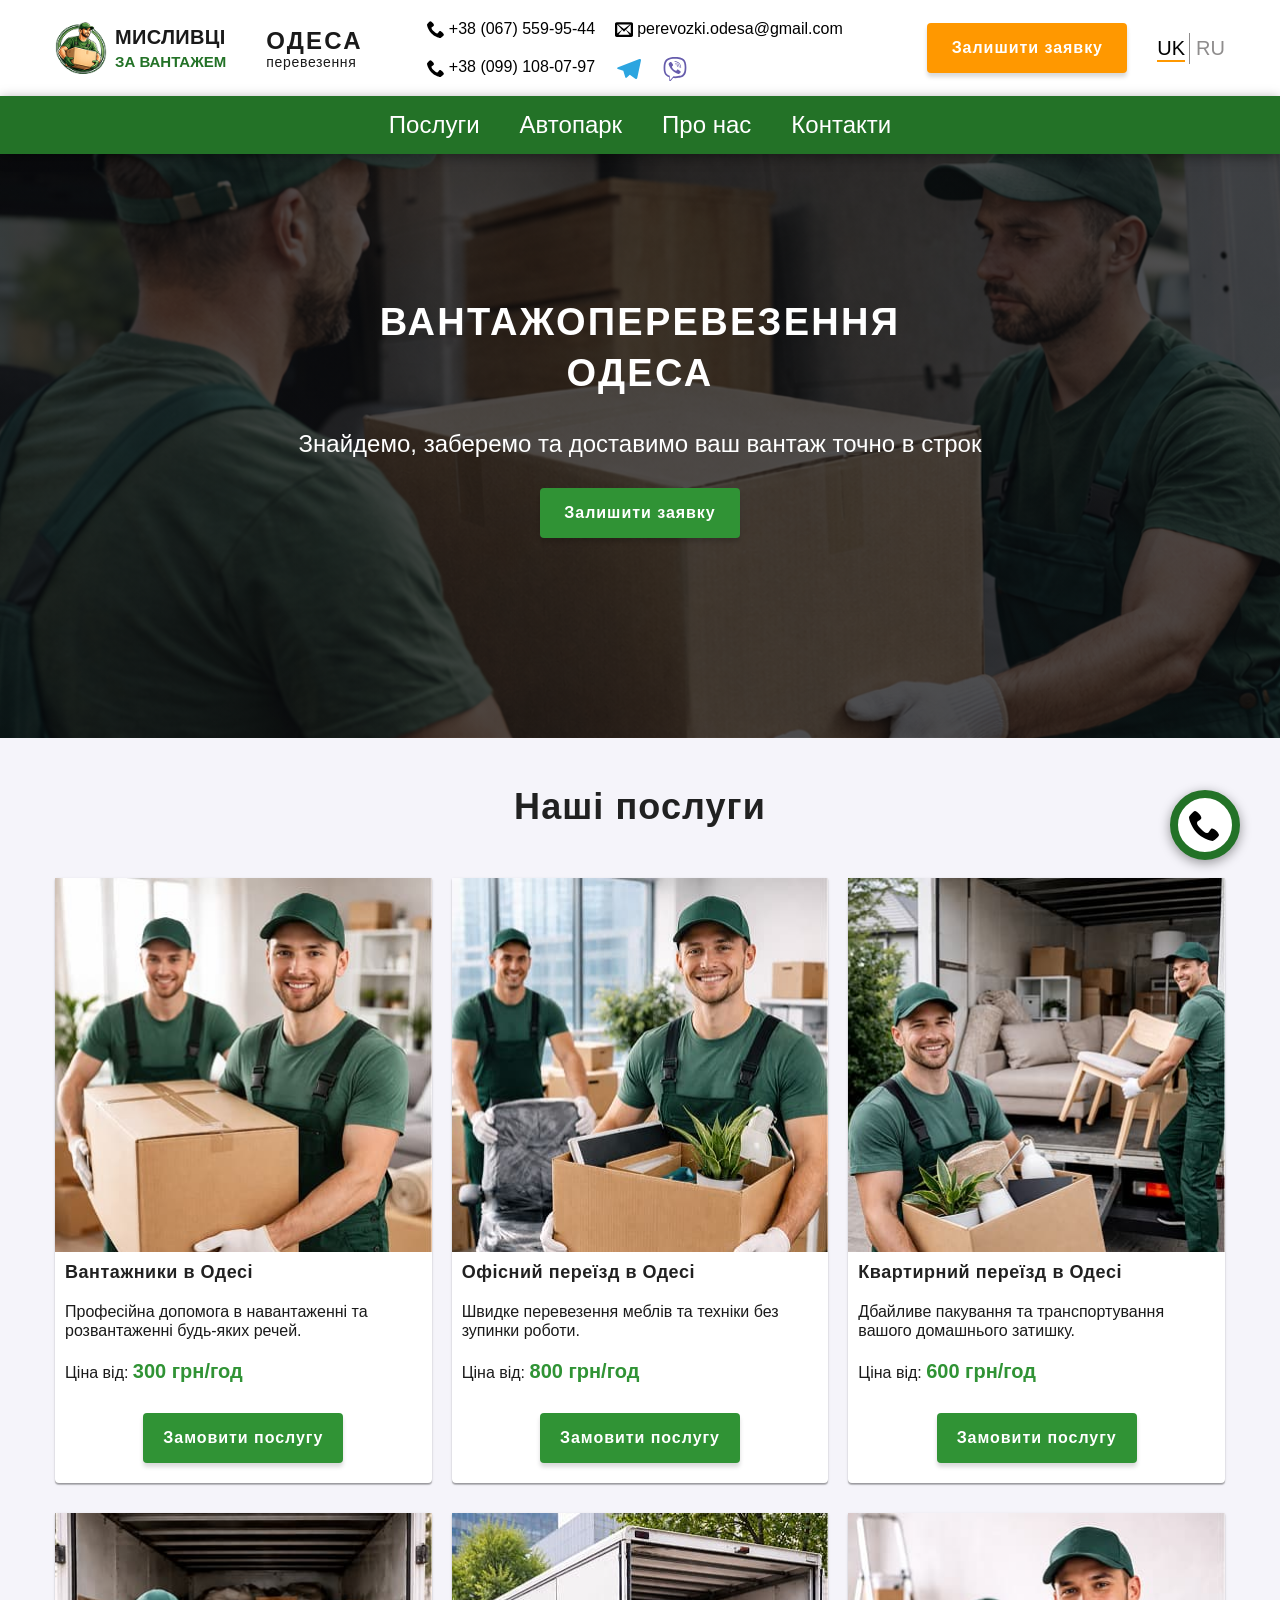
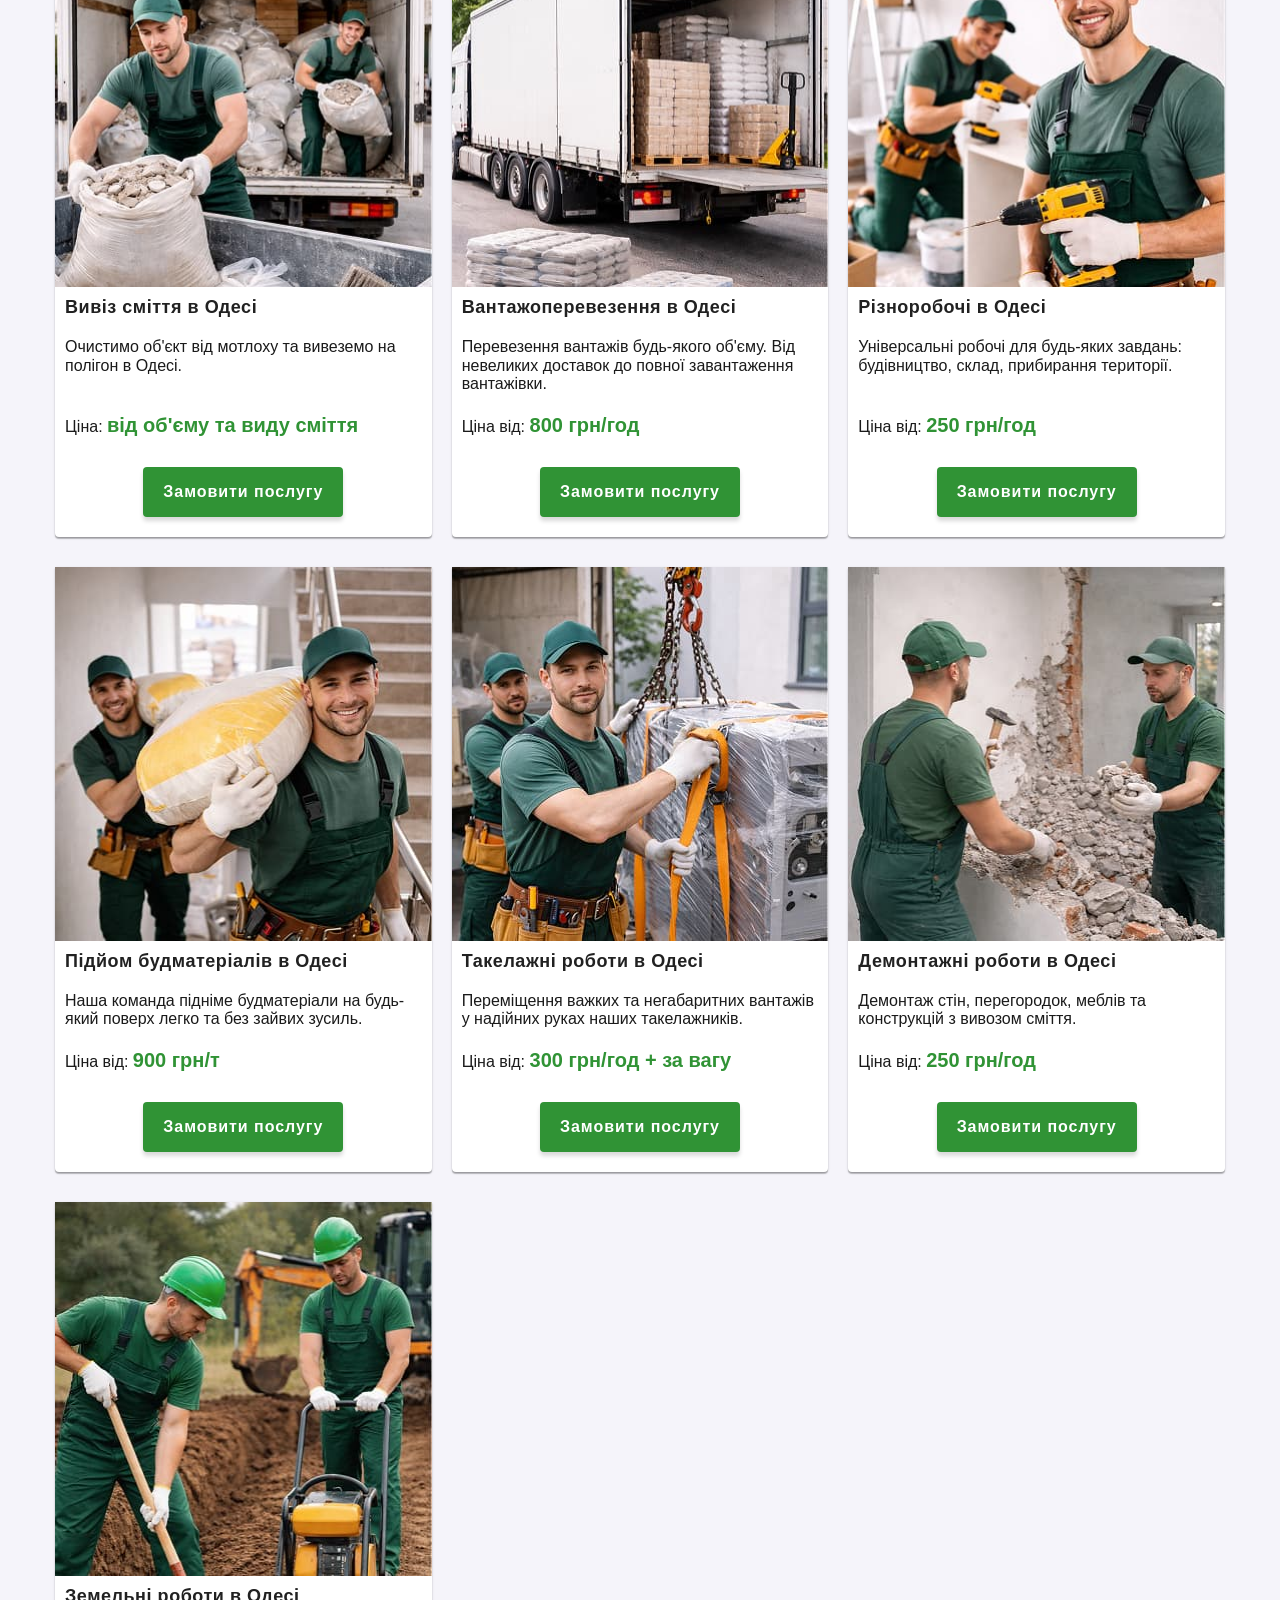
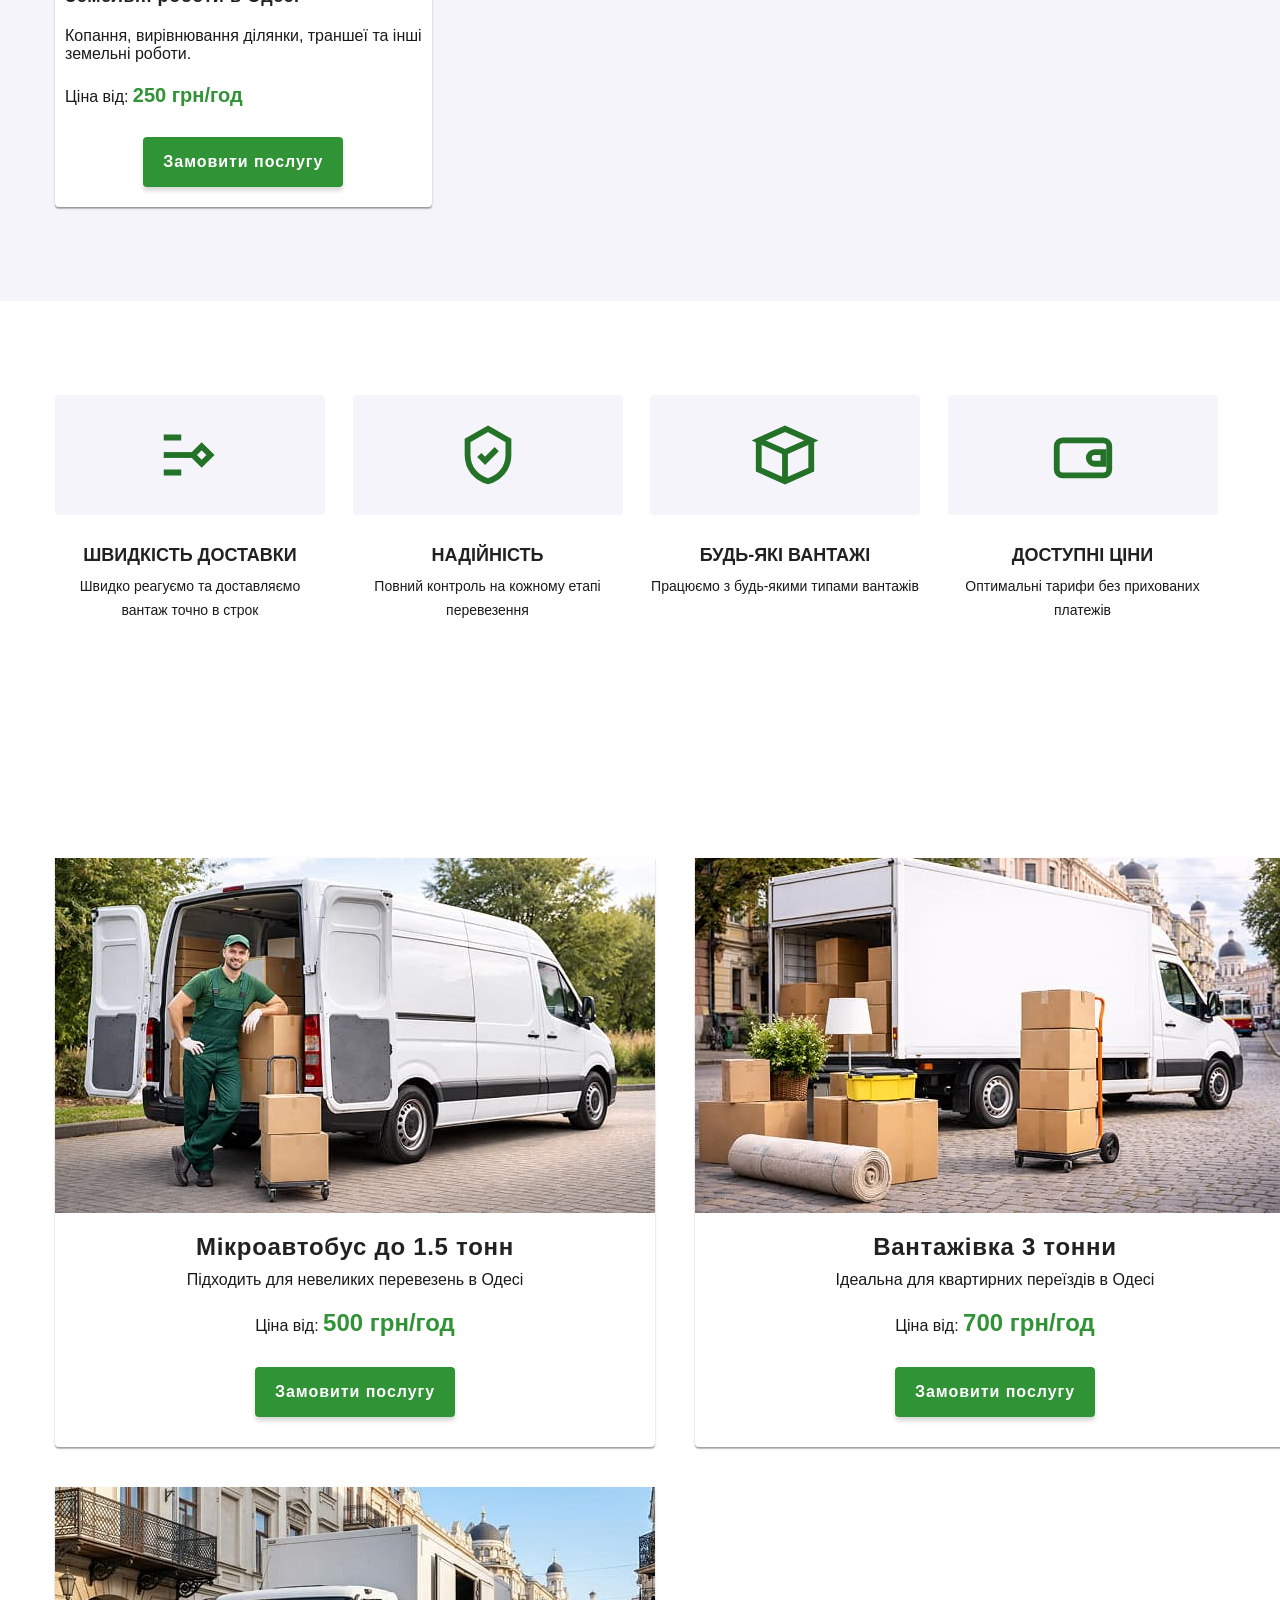
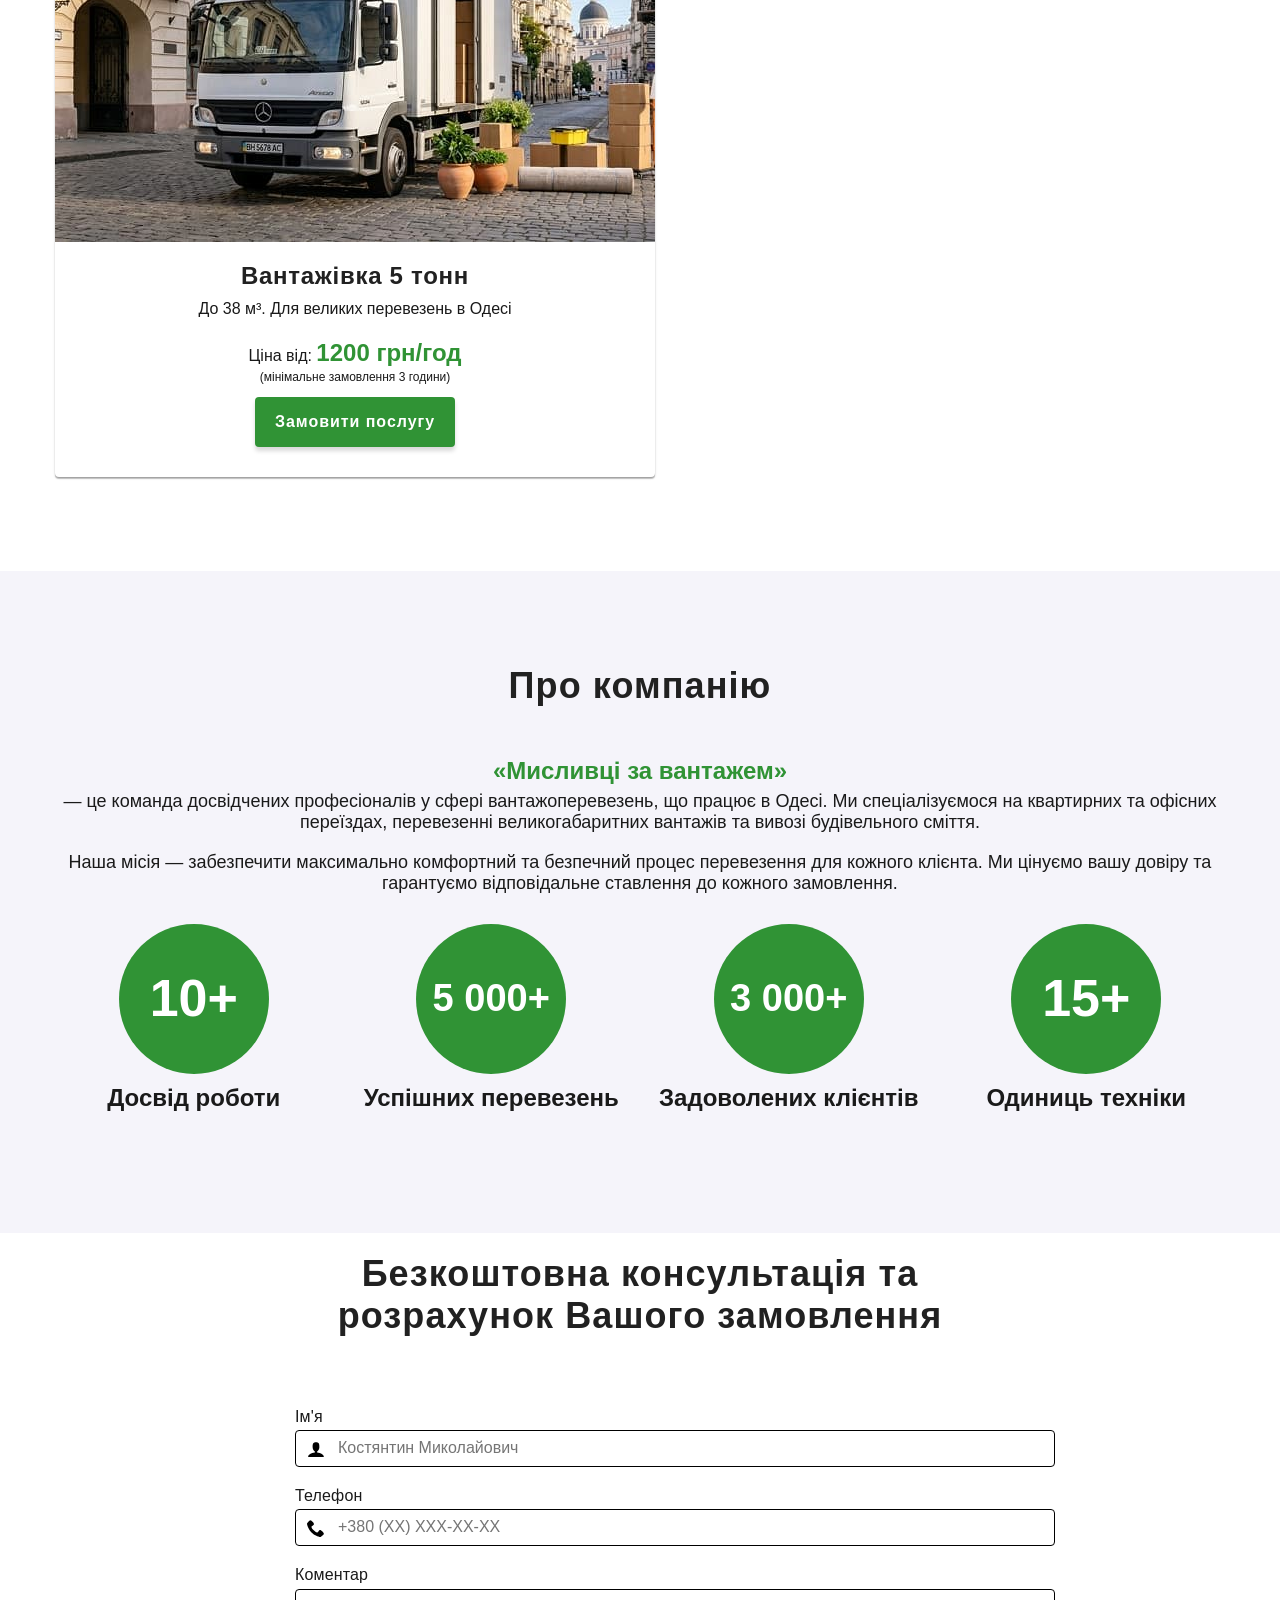
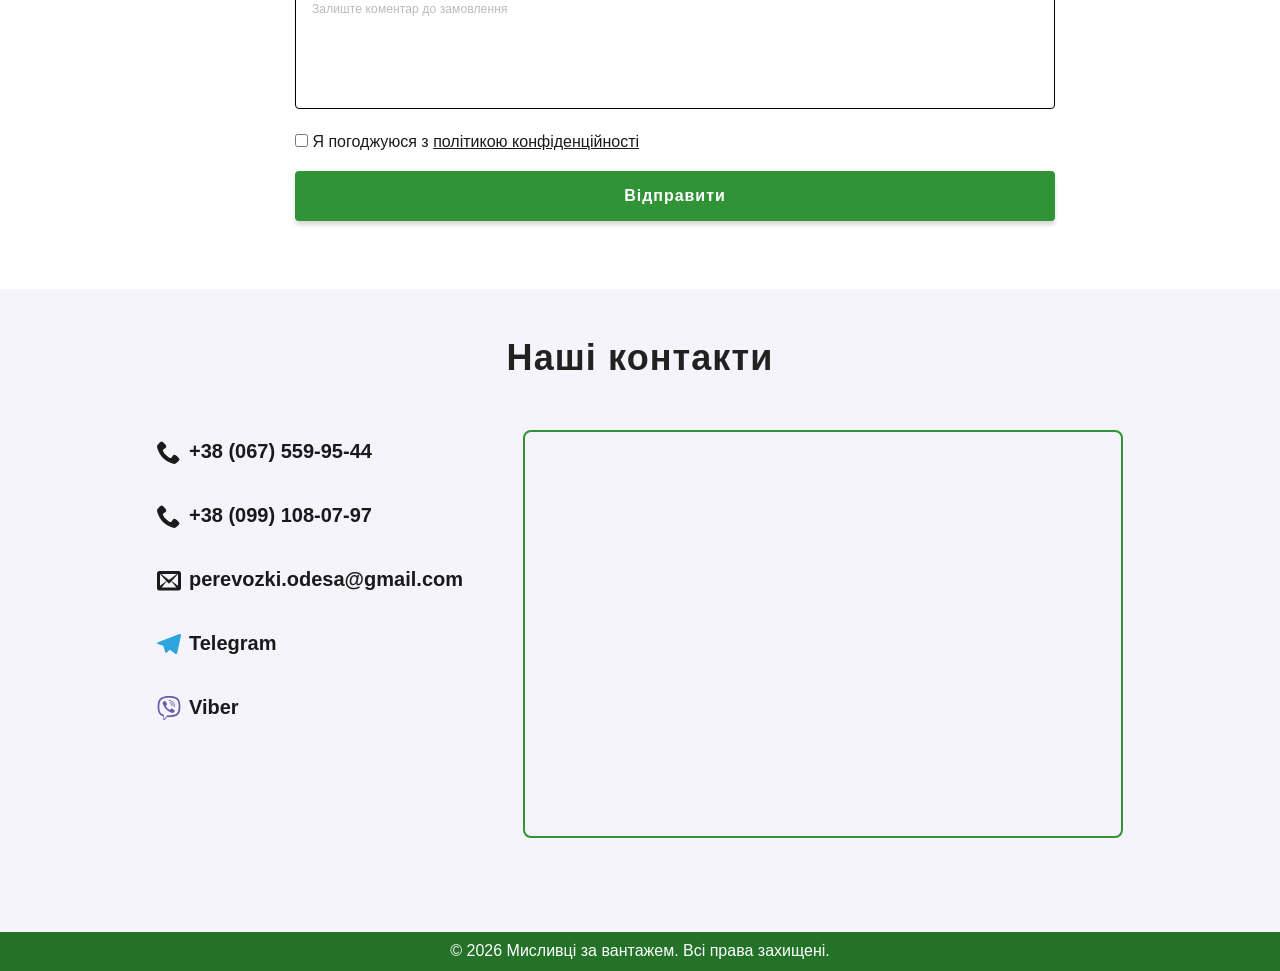
==== commit efb5b67e: "change sections places" ====
--- a/index.html
+++ b/index.html
@@ -8,21 +8,21 @@
         content="Професійні вантажоперевезення та послуги вантажників в Одесі. Квартирні та офісні переїзди, вивіз сміття, занесення будматеріалів. Низькі ціни, працюємо 24/7.">
     <meta name="keywords"
         content="вантажоперевезення одеса, вантажники одеса, переїзд одеса, вивіз сміття одеса, різноробочі одеса">
-    <link rel="canonical" href="https://perevozki-odessa.pp.ua/">
+    <link rel="canonical" href="https://perevozki-odessa.in.ua/">
 
     <meta property="og:type" content="website">
-    <meta property="og:url" content="https://perevozki-odessa.pp.ua/">
+    <meta property="og:url" content="https://perevozki-odessa.in.ua/">
     <meta property="og:title" content="Мисливці за вантажем — Швидкі вантажоперевезення в Одесі">
     <meta property="og:description"
         content="Знайдемо, заберемо та доставимо ваш вантаж точно в строк. Вантажники від 300 грн/год. Телефонуйте!">
-    <meta property="og:image" content="https://perevozki-odessa.pp.ua/img/og-image.jpg">
+    <meta property="og:image" content="https://perevozki-odessa.in.ua/img/og-image.jpg">
     <meta property="og:site_name" content="Мисливці за вантажем">
     <meta property="og:locale" content="uk_UA">
 
     <meta name="twitter:card" content="summary_large_image">
     <meta name="twitter:title" content="Вантажоперевезення Одеса | Мисливці за вантажем">
     <meta name="twitter:description" content="Переїзди та вантажники в Одесі. Надійно та безпечно.">
-    <meta name="twitter:image" content="https://perevozki-odessa.pp.ua/img/og-image.jpg">
+    <meta name="twitter:image" content="https://perevozki-odessa.in.ua/img/og-image.jpg">
 
     <meta http-equiv="Content-Security-Policy" content="
 default-src 'self';
@@ -34,9 +34,9 @@
 frame-src https://www.google.com;
 ">
 
-    <link rel="alternate" hreflang="uk" href="https://perevozki-odessa.pp.ua/" />
-    <link rel="alternate" hreflang="ru" href="https://perevozki-odessa.pp.ua/ru/" />
-    <link rel="alternate" hreflang="x-default" href="https://perevozki-odessa.pp.ua/" />
+    <link rel="alternate" hreflang="uk" href="https://perevozki-odessa.in.ua/" />
+    <link rel="alternate" hreflang="ru" href="https://perevozki-odessa.in.ua/ru/" />
+    <link rel="alternate" hreflang="x-default" href="https://perevozki-odessa.in.ua/" />
 
     <title>Мисливці за вантажем. Вантажоперевезення Одеса. Вантажники Одеса</title>
     <link rel="icon" href="/favicon.ico" type="image/x-icon">
@@ -220,6 +220,228 @@
             </div>
         </section>
 
+
+        <section class="section services section--second-color" id="services">
+            <div class="container">
+                <h2 class="title">Наші послуги <span class="visually-hidden">вантажоперевезень в Одесі </span></h2>
+                <ul class="services__list">
+                    <li class="services__item">
+                        <picture class="services__item__img">
+                            <source
+                                srcset="./img/desktop/workers-1-desktop.jpg 1x, ./img/desktop/workers-1-desktop2x.jpg 2x"
+                                media="(min-width: 1200px)">
+                            <source
+                                srcset="./img/tablet/workers-1-tablet.jpg 1x, ./img/tablet/workers-1-tablet2x.jpg 2x"
+                                media="(min-width: 768px)">
+                            <source srcset="./img/mobile/workers-1.jpg 1x, ./img/mobile/workers-1-2x.jpg 2x"
+                                media="(min-width: 480px)">
+                            <img src="./img/mobile/workers-1.jpg"
+                                alt="двоє чоловіків, вантажники у формі несуть коробки" width="450" />
+                        </picture>
+                        <div class="services__item__box">
+                            <h3 class="services__item__title">Вантажники в Одесі</h3>
+                            <p class="services__item__text">Професійна допомога в навантаженні та розвантаженні
+                                будь-яких речей.</p>
+                            <p class="services__item__price">Ціна від: <span>300 грн/год</span></p>
+                            <button type="button" class="btn--primary" data-open
+                                data-service="Вантажники від 300 грн/год">Замовити послугу</button>
+                        </div>
+                    </li>
+                    <li class="services__item">
+                        <picture class="services__item__img">
+                            <source
+                                srcset="./img/desktop/workers-2-desktop.jpg 1x, ./img/desktop/workers-2-desktop2x.jpg 2x"
+                                media="(min-width: 1200px)">
+                            <source
+                                srcset="./img/tablet/workers-2-tablet.jpg 1x, ./img/tablet/workers-2-tablet2x.jpg 2x"
+                                media="(min-width: 768px)">
+                            <source srcset="./img/mobile/workers-2.jpg 1x, ./img/mobile/workers-2-2x.jpg 2x"
+                                media="(min-width: 480px)">
+                            <img src="./img/mobile/workers-2.jpg" alt="офісний переїзд, вантажники несуть техніку"
+                                width="450" />
+                        </picture>
+                        <div class="services__item__box">
+                            <h3 class="services__item__title">Офісний переїзд в Одесі</h3>
+                            <p class="services__item__text">Швидке перевезення меблів та техніки без зупинки роботи.</p>
+                            <p class="services__item__price">Ціна від: <span>800 грн/год</span></p>
+                            <button type="button" class="btn--primary" data-open
+                                data-service="Офісний переїзд 800 грн/год">Замовити послугу</button>
+                        </div>
+                    </li>
+                    <li class="services__item">
+                        <picture class="services__item__img">
+                            <source
+                                srcset="./img/desktop/workers-3-desktop.jpg 1x, ./img/desktop/workers-3-desktop2x.jpg 2x"
+                                media="(min-width: 1200px)">
+                            <source
+                                srcset="./img/tablet/workers-3-tablet.jpg 1x, ./img/tablet/workers-3-tablet2x.jpg 2x"
+                                media="(min-width: 768px)">
+                            <source srcset="./img/mobile/workers-3.jpg 1x, ./img/mobile/workers-3-2x.jpg 2x"
+                                media="(min-width: 480px)">
+                            <img src="./img/mobile/workers-3.jpg" alt="квартирний переїзд, вантажники несуть меблі"
+                                width="450" />
+                        </picture>
+                        <div class="services__item__box">
+                            <h3 class="services__item__title">Квартирний переїзд в Одесі</h3>
+                            <p class="services__item__text">Дбайливе пакування та транспортування вашого домашнього
+                                затишку.</p>
+                            <p class="services__item__price">Ціна від: <span>600 грн/год</span></p>
+                            <button type="button" class="btn--primary" data-open
+                                data-service="Квартирний переїзд від 600 грн/год">Замовити послугу</button>
+                        </div>
+                    </li>
+                    <li class="services__item">
+                        <picture class="services__item__img">
+                            <source
+                                srcset="./img/desktop/workers-4-desktop.jpg 1x, ./img/desktop/workers-4-desktop2x.jpg 2x"
+                                media="(min-width: 1200px)">
+                            <source
+                                srcset="./img/tablet/workers-4-tablet.jpg 1x, ./img/tablet/workers-4-tablet2x.jpg 2x"
+                                media="(min-width: 768px)">
+                            <source srcset="./img/mobile/workers-4.jpg 1x, ./img/mobile/workers-4-2x.jpg 2x"
+                                media="(min-width: 480px)">
+                            <img src="./img/mobile/workers-4.jpg" alt="вантажники вантажать будівельне сміття"
+                                width="450" />
+                        </picture>
+                        <div class="services__item__box">
+                            <h3 class="services__item__title">Вивіз сміття в Одесі</h3>
+                            <p class="services__item__text">Очистимо об'єкт від мотлоху та вивеземо на полігон в Одесі.
+                            </p>
+                            <p class="services__item__price">Ціна: <span>від об'єму та виду сміття</span></p>
+                            <button type="button" class="btn--primary" data-open data-service="Вивіз сміття">Замовити
+                                послугу</button>
+                        </div>
+                    </li>
+                    <li class="services__item">
+                        <picture class="services__item__img">
+                            <source
+                                srcset="./img/desktop/workers-5-desktop.jpg 1x, ./img/desktop/workers-5-desktop2x.jpg 2x"
+                                media="(min-width: 1200px)">
+                            <source
+                                srcset="./img/tablet/workers-5-tablet.jpg 1x, ./img/tablet/workers-5-tablet2x.jpg 2x"
+                                media="(min-width: 768px)">
+                            <source srcset="./img/mobile/workers-5.jpg 1x, ./img/mobile/workers-5-2x.jpg 2x"
+                                media="(min-width: 480px)">
+                            <img src="./img/mobile/workers-5.jpg" alt="вантажівка з товарами" width="450" />
+                        </picture>
+                        <div class="services__item__box">
+                            <h3 class="services__item__title">Вантажоперевезення в Одесі</h3>
+                            <p class="services__item__text">Перевезення вантажів будь-якого об'єму. Від невеликих
+                                доставок до повної завантаження вантажівки.</p>
+                            <p class="services__item__price">Ціна від: <span>800 грн/год</span></p>
+                            <button type="button" class="btn--primary" data-open
+                                data-service="Вантажоперевезення від 800 грн/год">Замовити послугу</button>
+                        </div>
+                    </li>
+                    <li class="services__item">
+                        <picture class="services__item__img">
+                            <source
+                                srcset="./img/desktop/workers-6-desktop.jpg 1x, ./img/desktop/workers-6-desktop2x.jpg 2x"
+                                media="(min-width: 1200px)">
+                            <source
+                                srcset="./img/tablet/workers-6-tablet.jpg 1x, ./img/tablet/workers-6-tablet2x.jpg 2x"
+                                media="(min-width: 768px)">
+                            <source srcset="./img/mobile/workers-6.jpg 1x, ./img/mobile/workers-6-2x.jpg 2x"
+                                media="(min-width: 480px)">
+                            <img src="./img/mobile/workers-6.jpg" alt="різноробочі за роботою" width="450" />
+                        </picture>
+                        <div class="services__item__box">
+                            <h3 class="services__item__title">Різноробочі в Одесі</h3>
+                            <p class="services__item__text">Універсальні робочі для будь-яких завдань: будівництво,
+                                склад, прибирання території.</p>
+                            <p class="services__item__price">Ціна від: <span>250 грн/год</span></p>
+                            <button type="button" class="btn--primary" data-open
+                                data-service="Різноробочі від 250 грн/год">Замовити послугу</button>
+                        </div>
+                    </li>
+                    <li class="services__item">
+                        <picture class="services__item__img">
+                            <source
+                                srcset="./img/desktop/workers-7-desktop.jpg 1x, ./img/desktop/workers-7-desktop2x.jpg 2x"
+                                media="(min-width: 1200px)">
+                            <source
+                                srcset="./img/tablet/workers-7-tablet.jpg 1x, ./img/tablet/workers-7-tablet2x.jpg 2x"
+                                media="(min-width: 768px)">
+                            <source srcset="./img/mobile/workers-7.jpg 1x, ./img/mobile/workers-7-2x.jpg 2x"
+                                media="(min-width: 480px)">
+                            <img src="./img/mobile/workers-7.jpg" alt="підйом будматеріалів" width="450" />
+                        </picture>
+                        <div class="services__item__box">
+                            <h3 class="services__item__title">Підйом будматеріалів в Одесі</h3>
+                            <p class="services__item__text">Наша команда підніме будматеріали на будь-який поверх легко
+                                та без зайвих зусиль.</p>
+                            <p class="services__item__price">Ціна від: <span>900 грн/т</span></p>
+                            <button type="button" class="btn--primary" data-open
+                                data-service="Підйом буд. мат. від 900 грн/т">Замовити послугу</button>
+                        </div>
+                    </li>
+                    <li class="services__item">
+                        <picture class="services__item__img">
+                            <source
+                                srcset="./img/desktop/workers-8-desktop.jpg 1x, ./img/desktop/workers-8-desktop2x.jpg 2x"
+                                media="(min-width: 1200px)">
+                            <source
+                                srcset="./img/tablet/workers-8-tablet.jpg 1x, ./img/tablet/workers-8-tablet2x.jpg 2x"
+                                media="(min-width: 768px)">
+                            <source srcset="./img/mobile/workers-8.jpg 1x, ./img/mobile/workers-8-2x.jpg 2x"
+                                media="(min-width: 480px)">
+                            <img src="./img/mobile/workers-8.jpg" alt="такелажні роботи" width="450" />
+                        </picture>
+                        <div class="services__item__box">
+                            <h3 class="services__item__title">Такелажні роботи в Одесі</h3>
+                            <p class="services__item__text">Переміщення важких та негабаритних вантажів у надійних руках
+                                наших такелажників.</p>
+                            <p class="services__item__price">Ціна від: <span>300 грн/год + за вагу</span></p>
+                            <button type="button" class="btn--primary" data-open
+                                data-service="Такелаж від 300 грн/год">Замовити послугу</button>
+                        </div>
+                    </li>
+                    <li class="services__item">
+                        <picture class="services__item__img">
+                            <source
+                                srcset="./img/desktop/workers-9-desktop.jpg 1x, ./img/desktop/workers-9-desktop2x.jpg 2x"
+                                media="(min-width: 1200px)">
+                            <source
+                                srcset="./img/tablet/workers-9-tablet.jpg 1x, ./img/tablet/workers-9-tablet2x.jpg 2x"
+                                media="(min-width: 768px)">
+                            <source srcset="./img/mobile/workers-9.jpg 1x, ./img/mobile/workers-9-2x.jpg 2x"
+                                media="(min-width: 480px)">
+                            <img src="./img/mobile/workers-9.jpg" alt="демонтажні роботи" width="450" />
+                        </picture>
+                        <div class="services__item__box">
+                            <h3 class="services__item__title">Демонтажні роботи в Одесі</h3>
+                            <p class="services__item__text">Демонтаж стін, перегородок, меблів та конструкцій з вивозом
+                                сміття.</p>
+                            <p class="services__item__price">Ціна від: <span>250 грн/год</span></p>
+                            <button type="button" class="btn--primary" data-open
+                                data-service="Демонтаж від 250 грн/год">Замовити послугу</button>
+                        </div>
+                    </li>
+                    <li class="services__item">
+                        <picture class="services__item__img">
+                            <source
+                                srcset="./img/desktop/workers-10-desktop.jpg 1x, ./img/desktop/workers-10-desktop2x.jpg 2x"
+                                media="(min-width: 1200px)">
+                            <source
+                                srcset="./img/tablet/workers-10-tablet.jpg 1x, ./img/tablet/workers-10-tablet2x.jpg 2x"
+                                media="(min-width: 768px)">
+                            <source srcset="./img/mobile/workers-10.jpg 1x, ./img/mobile/workers-10-2x.jpg 2x"
+                                media="(min-width: 480px)">
+                            <img src="./img/mobile/workers-10.jpg" alt="земельні роботи" width="450" />
+                        </picture>
+                        <div class="services__item__box">
+                            <h3 class="services__item__title">Земельні роботи в Одесі</h3>
+                            <p class="services__item__text">Копання, вирівнювання ділянки, траншеї та інші земельні
+                                роботи.</p>
+                            <p class="services__item__price">Ціна від: <span>250 грн/год</span></p>
+                            <button type="button" class="btn--primary" data-open
+                                data-service="Земельні від 250 грн/год">Замовити послугу</button>
+                        </div>
+                    </li>
+                </ul>
+            </div>
+        </section>
+
         <section class="section advantages">
             <div class="container">
                 <h2 class="visually-hidden">Наші особливості</h2>
@@ -268,227 +490,6 @@
                         </div>
                         <h3 class="advantages__card__title">Доступні ціни</h3>
                         <p class="advantages__card__text">Оптимальні тарифи без прихованих платежів</p>
-                    </li>
-                </ul>
-            </div>
-        </section>
-
-        <section class="section services section--second-color" id="services">
-            <div class="container">
-                <h2 class="title">Наші послуги <span class="visually-hidden">вантажоперевезень в Одесі </span></h2>
-                <ul class="services__list">
-                    <li class="services__item">
-                        <picture class="services__item__img">
-                            <source
-                                srcset="./img/desktop/workers-1-desktop.jpg 1x, ./img/desktop/workers-1-desktop2x.jpg 2x"
-                                media="(min-width: 1200px)">
-                            <source
-                                srcset="./img/tablet/workers-1-tablet.jpg 1x, ./img/tablet/workers-1-tablet2x.jpg 2x"
-                                media="(min-width: 768px)">
-                            <source srcset="./img/mobile/workers-1.jpg 1x, ./img/mobile/workers-1-2x.jpg 2x"
-                                media="(min-width: 480px)">
-                            <img src="./img/mobile/workers-1.jpg"
-                                alt="двоє чоловіків, вантажники у формі несуть коробки" width="450" />
-                        </picture>
-                        <div class="services__item__box">
-                            <h3 class="services__item__title">Вантажники в Одесі</h3>
-                            <p class="services__item__text">Професійна допомога в навантаженні та розвантаженні
-                                будь-яких речей.</p>
-                            <p class="services__item__price">Ціна від: <span>300 грн/год</span></p>
-                            <button type="button" class="btn--primary" data-open
-                                data-service="Вантажники від 300 грн/год">Замовити послугу</button>
-                        </div>
-                    </li>
-                    <li class="services__item">
-                        <picture class="services__item__img">
-                            <source
-                                srcset="./img/desktop/workers-2-desktop.jpg 1x, ./img/desktop/workers-2-desktop2x.jpg 2x"
-                                media="(min-width: 1200px)">
-                            <source
-                                srcset="./img/tablet/workers-2-tablet.jpg 1x, ./img/tablet/workers-2-tablet2x.jpg 2x"
-                                media="(min-width: 768px)">
-                            <source srcset="./img/mobile/workers-2.jpg 1x, ./img/mobile/workers-2-2x.jpg 2x"
-                                media="(min-width: 480px)">
-                            <img src="./img/mobile/workers-2.jpg" alt="офісний переїзд, вантажники несуть техніку"
-                                width="450" />
-                        </picture>
-                        <div class="services__item__box">
-                            <h3 class="services__item__title">Офісний переїзд в Одесі</h3>
-                            <p class="services__item__text">Швидке перевезення меблів та техніки без зупинки роботи.</p>
-                            <p class="services__item__price">Ціна від: <span>800 грн/год</span></p>
-                            <button type="button" class="btn--primary" data-open
-                                data-service="Офісний переїзд 800 грн/год">Замовити послугу</button>
-                        </div>
-                    </li>
-                    <li class="services__item">
-                        <picture class="services__item__img">
-                            <source
-                                srcset="./img/desktop/workers-3-desktop.jpg 1x, ./img/desktop/workers-3-desktop2x.jpg 2x"
-                                media="(min-width: 1200px)">
-                            <source
-                                srcset="./img/tablet/workers-3-tablet.jpg 1x, ./img/tablet/workers-3-tablet2x.jpg 2x"
-                                media="(min-width: 768px)">
-                            <source srcset="./img/mobile/workers-3.jpg 1x, ./img/mobile/workers-3-2x.jpg 2x"
-                                media="(min-width: 480px)">
-                            <img src="./img/mobile/workers-3.jpg" alt="квартирний переїзд, вантажники несуть меблі"
-                                width="450" />
-                        </picture>
-                        <div class="services__item__box">
-                            <h3 class="services__item__title">Квартирний переїзд в Одесі</h3>
-                            <p class="services__item__text">Дбайливе пакування та транспортування вашого домашнього
-                                затишку.</p>
-                            <p class="services__item__price">Ціна від: <span>600 грн/год</span></p>
-                            <button type="button" class="btn--primary" data-open
-                                data-service="Квартирний переїзд від 600 грн/год">Замовити послугу</button>
-                        </div>
-                    </li>
-                    <li class="services__item">
-                        <picture class="services__item__img">
-                            <source
-                                srcset="./img/desktop/workers-4-desktop.jpg 1x, ./img/desktop/workers-4-desktop2x.jpg 2x"
-                                media="(min-width: 1200px)">
-                            <source
-                                srcset="./img/tablet/workers-4-tablet.jpg 1x, ./img/tablet/workers-4-tablet2x.jpg 2x"
-                                media="(min-width: 768px)">
-                            <source srcset="./img/mobile/workers-4.jpg 1x, ./img/mobile/workers-4-2x.jpg 2x"
-                                media="(min-width: 480px)">
-                            <img src="./img/mobile/workers-4.jpg" alt="вантажники вантажать будівельне сміття"
-                                width="450" />
-                        </picture>
-                        <div class="services__item__box">
-                            <h3 class="services__item__title">Вивіз сміття в Одесі</h3>
-                            <p class="services__item__text">Очистимо об'єкт від мотлоху та вивеземо на полігон в Одесі.
-                            </p>
-                            <p class="services__item__price">Ціна: <span>від об'єму та виду сміття</span></p>
-                            <button type="button" class="btn--primary" data-open data-service="Вивіз сміття">Замовити
-                                послугу</button>
-                        </div>
-                    </li>
-                    <li class="services__item">
-                        <picture class="services__item__img">
-                            <source
-                                srcset="./img/desktop/workers-5-desktop.jpg 1x, ./img/desktop/workers-5-desktop2x.jpg 2x"
-                                media="(min-width: 1200px)">
-                            <source
-                                srcset="./img/tablet/workers-5-tablet.jpg 1x, ./img/tablet/workers-5-tablet2x.jpg 2x"
-                                media="(min-width: 768px)">
-                            <source srcset="./img/mobile/workers-5.jpg 1x, ./img/mobile/workers-5-2x.jpg 2x"
-                                media="(min-width: 480px)">
-                            <img src="./img/mobile/workers-5.jpg" alt="вантажівка з товарами" width="450" />
-                        </picture>
-                        <div class="services__item__box">
-                            <h3 class="services__item__title">Вантажоперевезення в Одесі</h3>
-                            <p class="services__item__text">Перевезення вантажів будь-якого об'єму. Від невеликих
-                                доставок до повної завантаження вантажівки.</p>
-                            <p class="services__item__price">Ціна від: <span>800 грн/год</span></p>
-                            <button type="button" class="btn--primary" data-open
-                                data-service="Вантажоперевезення від 800 грн/год">Замовити послугу</button>
-                        </div>
-                    </li>
-                    <li class="services__item">
-                        <picture class="services__item__img">
-                            <source
-                                srcset="./img/desktop/workers-6-desktop.jpg 1x, ./img/desktop/workers-6-desktop2x.jpg 2x"
-                                media="(min-width: 1200px)">
-                            <source
-                                srcset="./img/tablet/workers-6-tablet.jpg 1x, ./img/tablet/workers-6-tablet2x.jpg 2x"
-                                media="(min-width: 768px)">
-                            <source srcset="./img/mobile/workers-6.jpg 1x, ./img/mobile/workers-6-2x.jpg 2x"
-                                media="(min-width: 480px)">
-                            <img src="./img/mobile/workers-6.jpg" alt="різноробочі за роботою" width="450" />
-                        </picture>
-                        <div class="services__item__box">
-                            <h3 class="services__item__title">Різноробочі в Одесі</h3>
-                            <p class="services__item__text">Універсальні робочі для будь-яких завдань: будівництво,
-                                склад, прибирання території.</p>
-                            <p class="services__item__price">Ціна від: <span>250 грн/год</span></p>
-                            <button type="button" class="btn--primary" data-open
-                                data-service="Різноробочі від 250 грн/год">Замовити послугу</button>
-                        </div>
-                    </li>
-                    <li class="services__item">
-                        <picture class="services__item__img">
-                            <source
-                                srcset="./img/desktop/workers-7-desktop.jpg 1x, ./img/desktop/workers-7-desktop2x.jpg 2x"
-                                media="(min-width: 1200px)">
-                            <source
-                                srcset="./img/tablet/workers-7-tablet.jpg 1x, ./img/tablet/workers-7-tablet2x.jpg 2x"
-                                media="(min-width: 768px)">
-                            <source srcset="./img/mobile/workers-7.jpg 1x, ./img/mobile/workers-7-2x.jpg 2x"
-                                media="(min-width: 480px)">
-                            <img src="./img/mobile/workers-7.jpg" alt="підйом будматеріалів" width="450" />
-                        </picture>
-                        <div class="services__item__box">
-                            <h3 class="services__item__title">Підйом будматеріалів в Одесі</h3>
-                            <p class="services__item__text">Наша команда підніме будматеріали на будь-який поверх легко
-                                та без зайвих зусиль.</p>
-                            <p class="services__item__price">Ціна від: <span>900 грн/т</span></p>
-                            <button type="button" class="btn--primary" data-open
-                                data-service="Підйом буд. мат. від 900 грн/т">Замовити послугу</button>
-                        </div>
-                    </li>
-                    <li class="services__item">
-                        <picture class="services__item__img">
-                            <source
-                                srcset="./img/desktop/workers-8-desktop.jpg 1x, ./img/desktop/workers-8-desktop2x.jpg 2x"
-                                media="(min-width: 1200px)">
-                            <source
-                                srcset="./img/tablet/workers-8-tablet.jpg 1x, ./img/tablet/workers-8-tablet2x.jpg 2x"
-                                media="(min-width: 768px)">
-                            <source srcset="./img/mobile/workers-8.jpg 1x, ./img/mobile/workers-8-2x.jpg 2x"
-                                media="(min-width: 480px)">
-                            <img src="./img/mobile/workers-8.jpg" alt="такелажні роботи" width="450" />
-                        </picture>
-                        <div class="services__item__box">
-                            <h3 class="services__item__title">Такелажні роботи в Одесі</h3>
-                            <p class="services__item__text">Переміщення важких та негабаритних вантажів у надійних руках
-                                наших такелажників.</p>
-                            <p class="services__item__price">Ціна від: <span>300 грн/год + за вагу</span></p>
-                            <button type="button" class="btn--primary" data-open
-                                data-service="Такелаж від 300 грн/год">Замовити послугу</button>
-                        </div>
-                    </li>
-                    <li class="services__item">
-                        <picture class="services__item__img">
-                            <source
-                                srcset="./img/desktop/workers-9-desktop.jpg 1x, ./img/desktop/workers-9-desktop2x.jpg 2x"
-                                media="(min-width: 1200px)">
-                            <source
-                                srcset="./img/tablet/workers-9-tablet.jpg 1x, ./img/tablet/workers-9-tablet2x.jpg 2x"
-                                media="(min-width: 768px)">
-                            <source srcset="./img/mobile/workers-9.jpg 1x, ./img/mobile/workers-9-2x.jpg 2x"
-                                media="(min-width: 480px)">
-                            <img src="./img/mobile/workers-9.jpg" alt="демонтажні роботи" width="450" />
-                        </picture>
-                        <div class="services__item__box">
-                            <h3 class="services__item__title">Демонтажні роботи в Одесі</h3>
-                            <p class="services__item__text">Демонтаж стін, перегородок, меблів та конструкцій з вивозом
-                                сміття.</p>
-                            <p class="services__item__price">Ціна від: <span>250 грн/год</span></p>
-                            <button type="button" class="btn--primary" data-open
-                                data-service="Демонтаж від 250 грн/год">Замовити послугу</button>
-                        </div>
-                    </li>
-                    <li class="services__item">
-                        <picture class="services__item__img">
-                            <source
-                                srcset="./img/desktop/workers-10-desktop.jpg 1x, ./img/desktop/workers-10-desktop2x.jpg 2x"
-                                media="(min-width: 1200px)">
-                            <source
-                                srcset="./img/tablet/workers-10-tablet.jpg 1x, ./img/tablet/workers-10-tablet2x.jpg 2x"
-                                media="(min-width: 768px)">
-                            <source srcset="./img/mobile/workers-10.jpg 1x, ./img/mobile/workers-10-2x.jpg 2x"
-                                media="(min-width: 480px)">
-                            <img src="./img/mobile/workers-10.jpg" alt="земельні роботи" width="450" />
-                        </picture>
-                        <div class="services__item__box">
-                            <h3 class="services__item__title">Земельні роботи в Одесі</h3>
-                            <p class="services__item__text">Копання, вирівнювання ділянки, траншеї та інші земельні
-                                роботи.</p>
-                            <p class="services__item__price">Ціна від: <span>250 грн/год</span></p>
-                            <button type="button" class="btn--primary" data-open
-                                data-service="Земельні від 250 грн/год">Замовити послугу</button>
-                        </div>
                     </li>
                 </ul>
             </div>
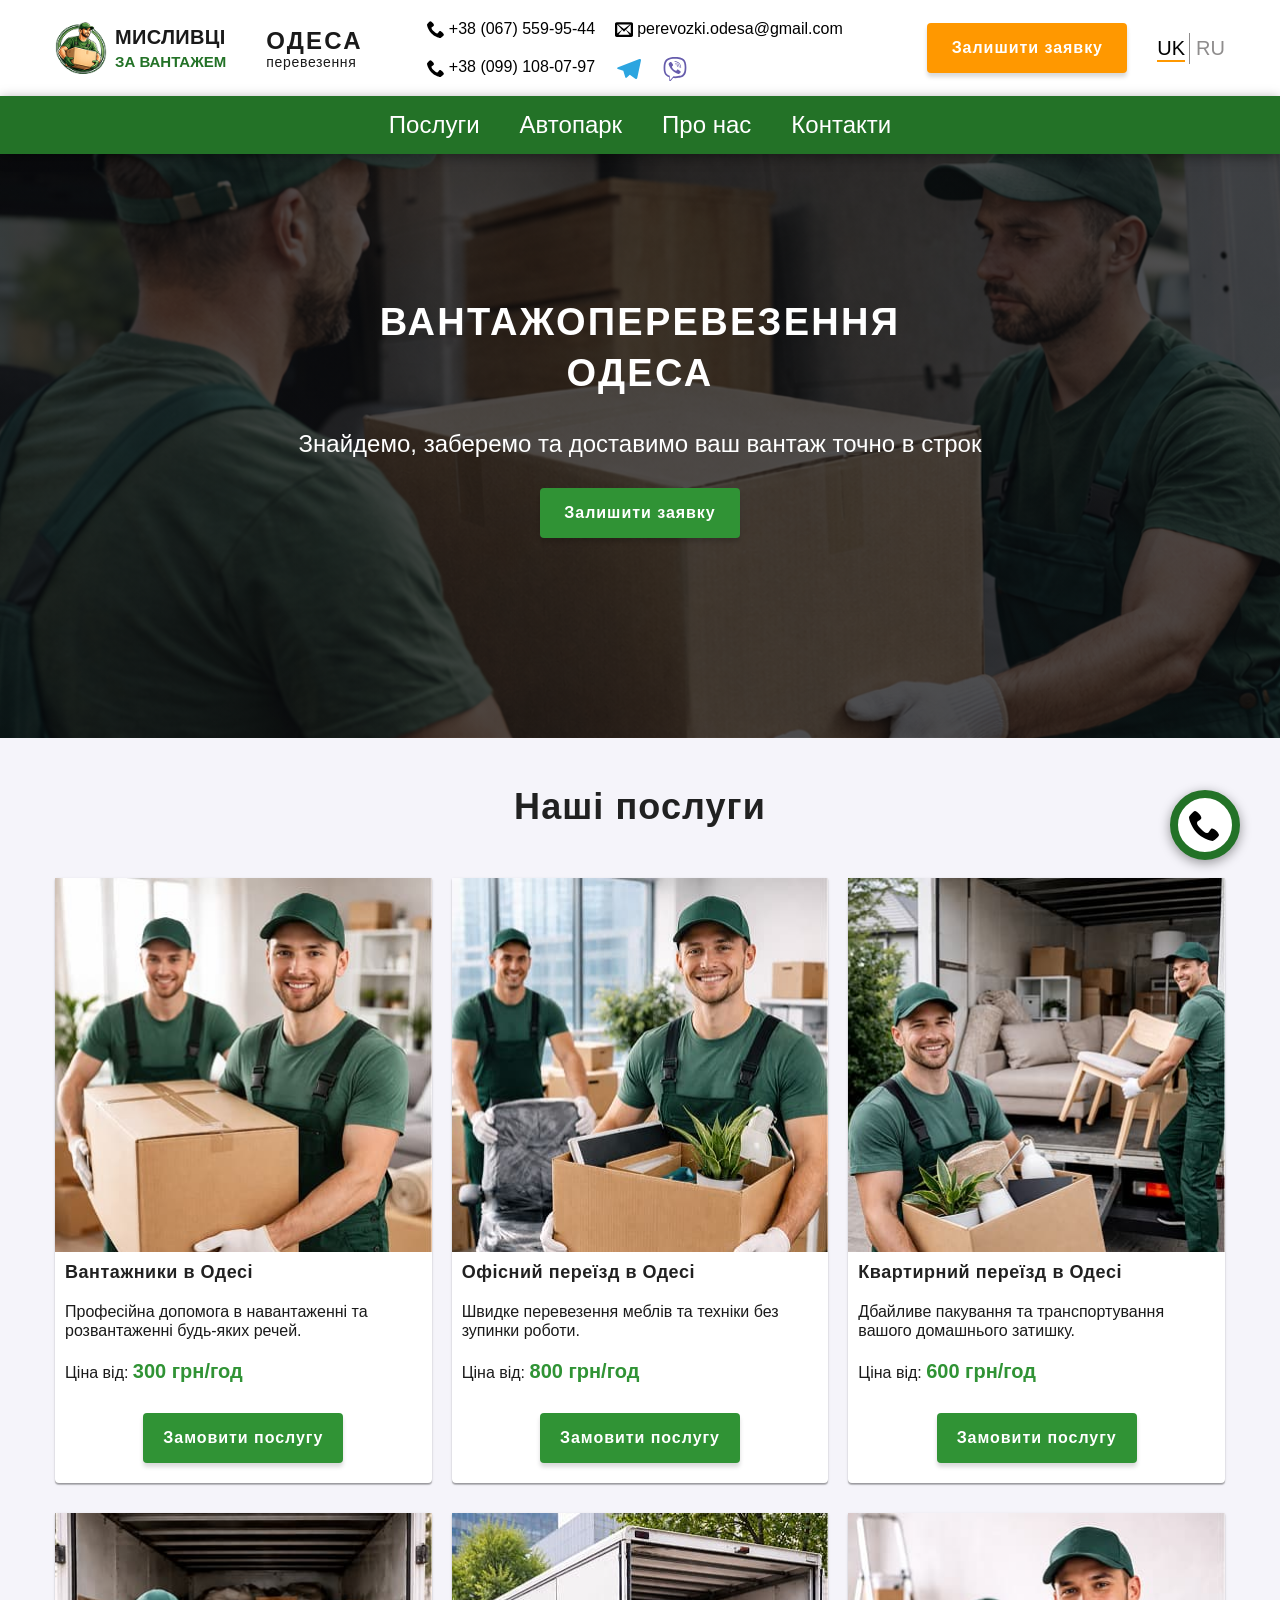
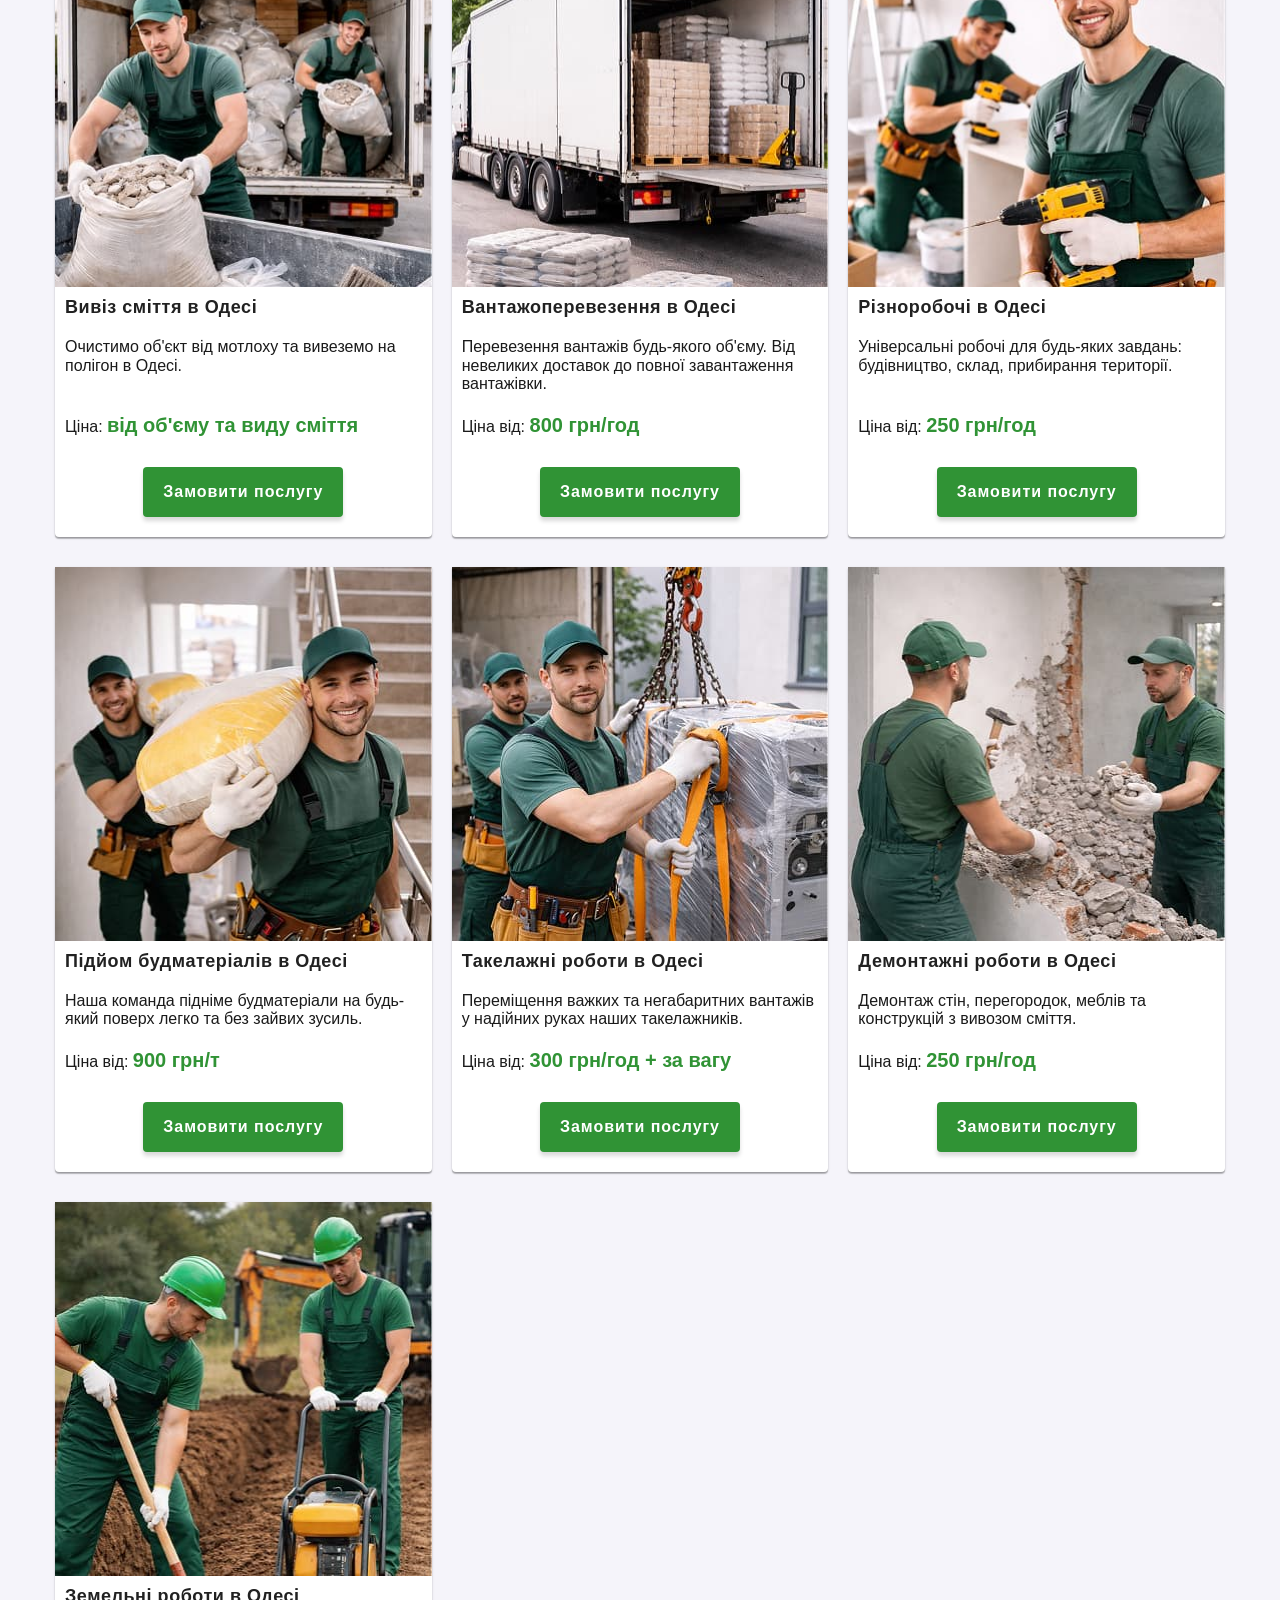
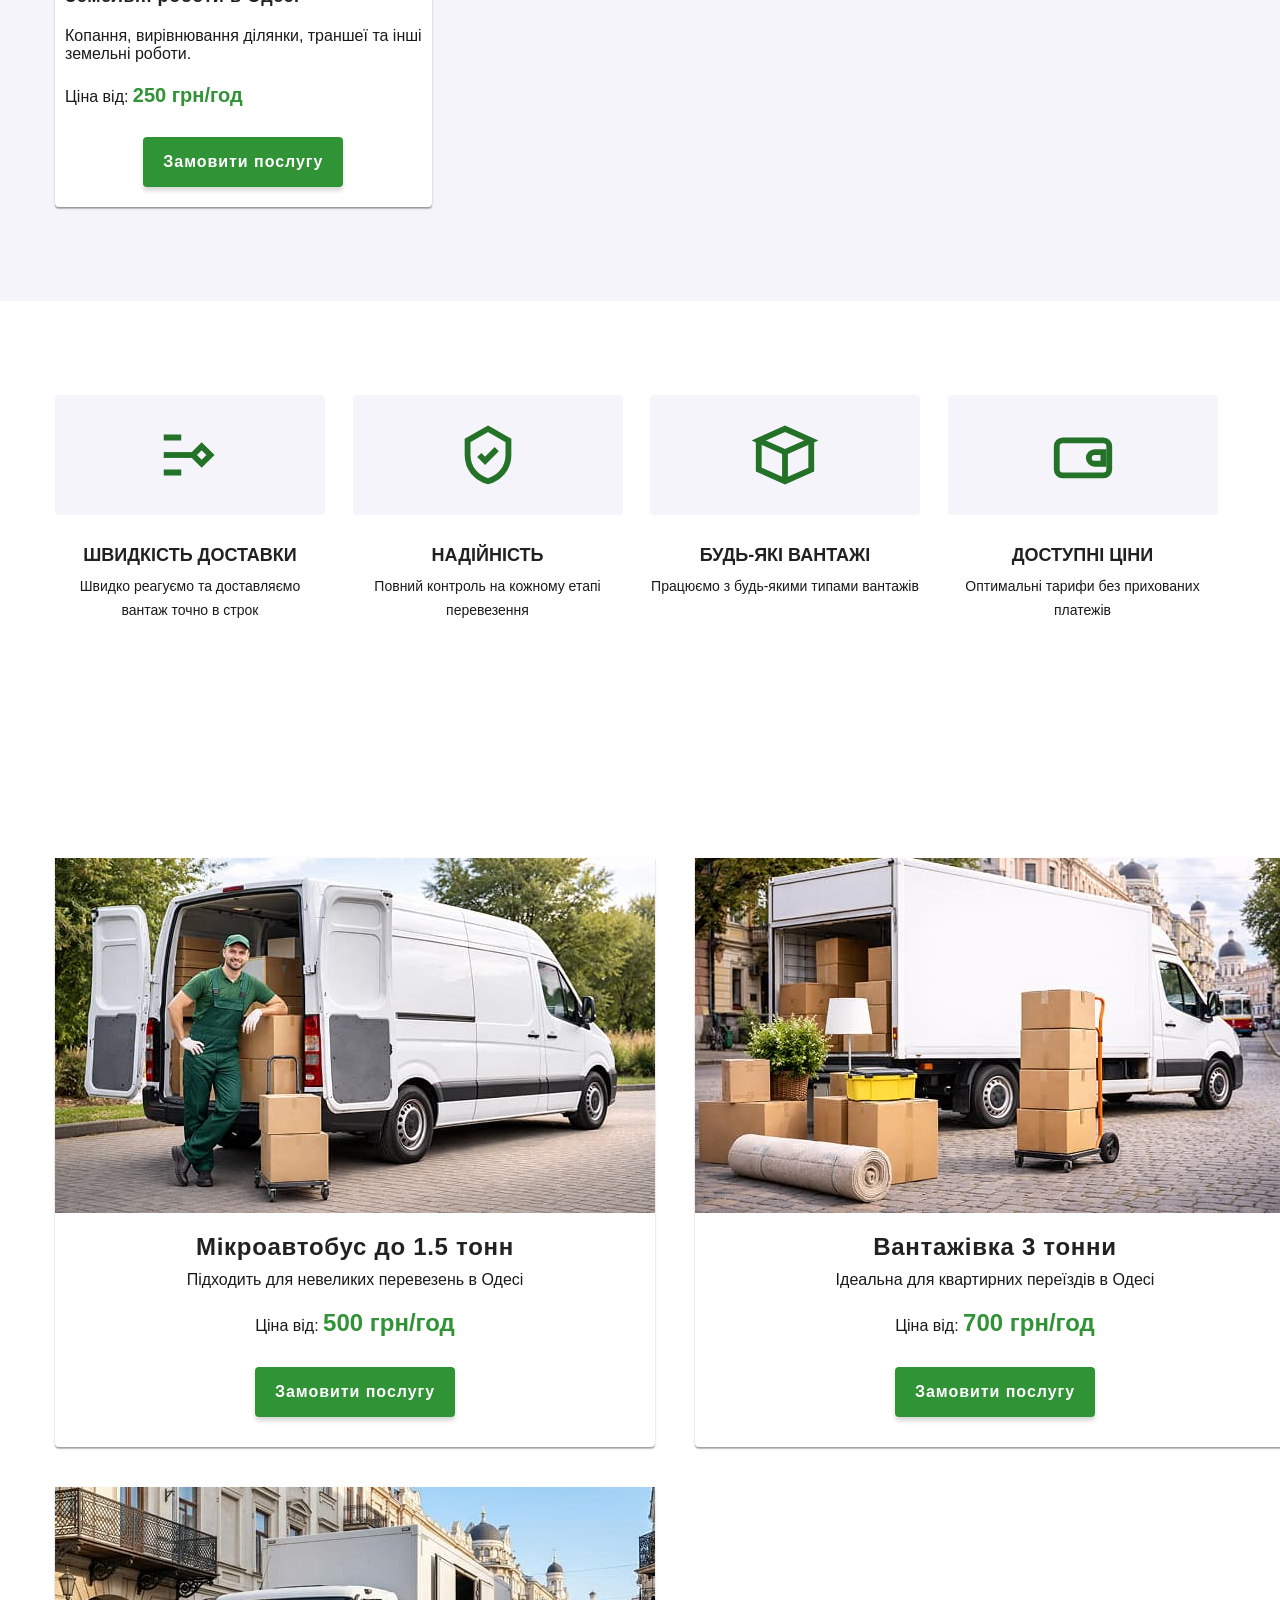
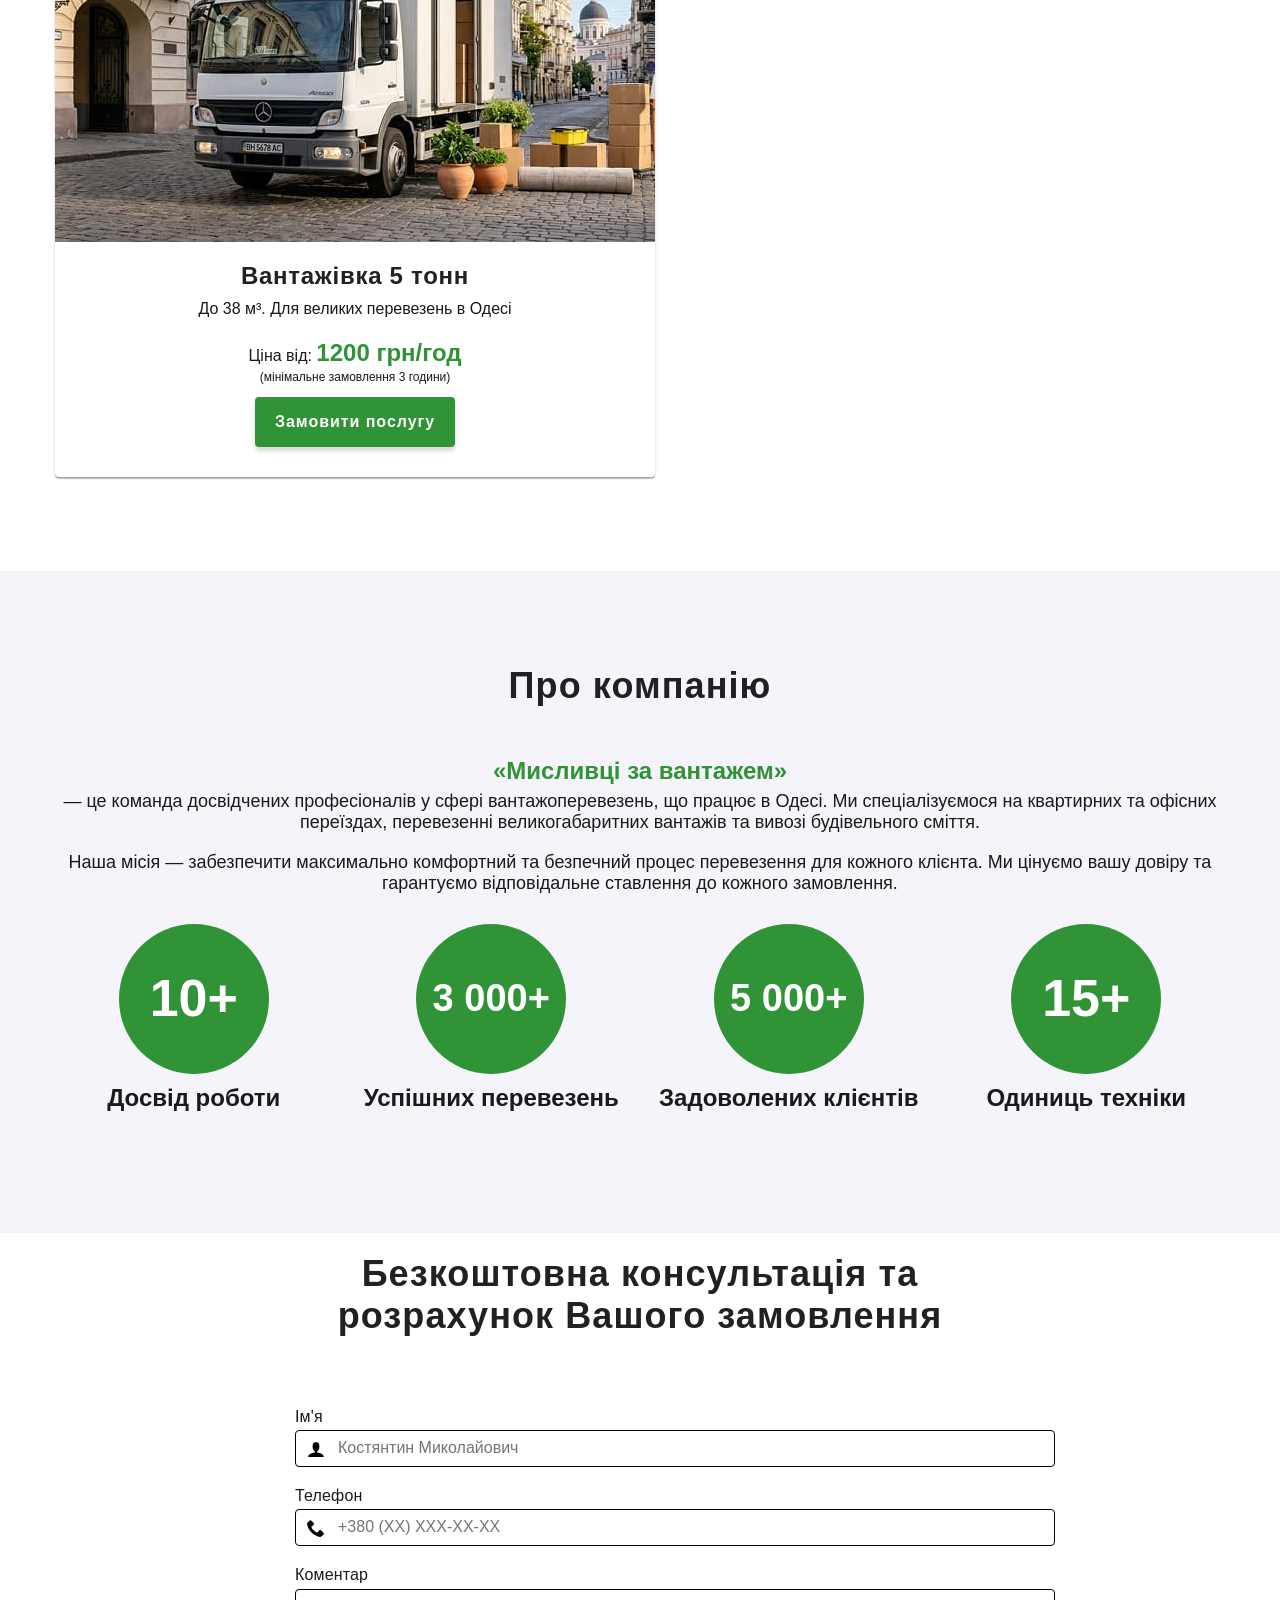
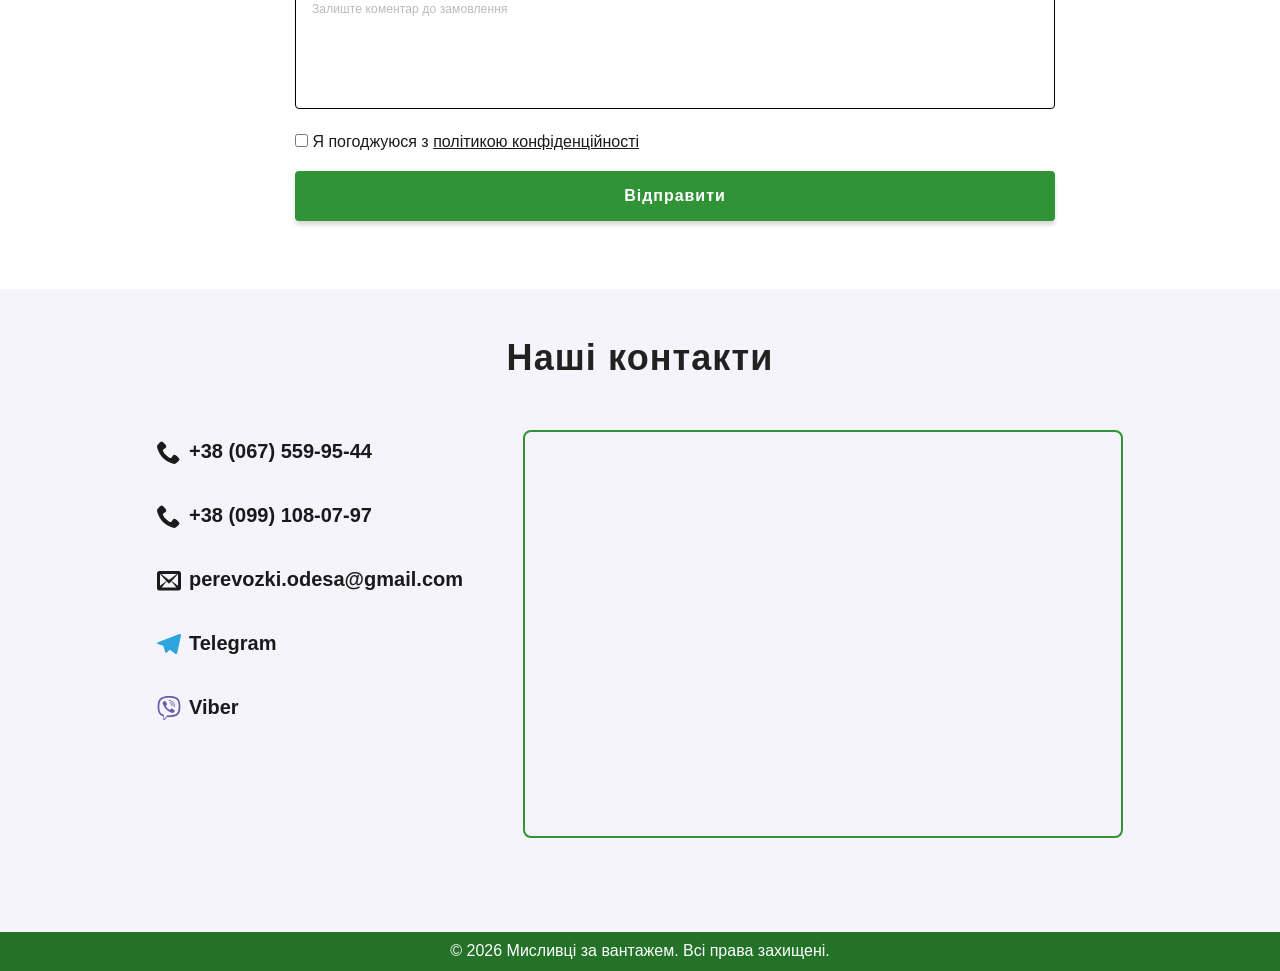
==== commit 251cdb58: "change about section" ====
--- a/index.html
+++ b/index.html
@@ -39,7 +39,9 @@
     <link rel="alternate" hreflang="x-default" href="https://perevozki-odessa.in.ua/" />
 
     <title>Мисливці за вантажем. Вантажоперевезення Одеса. Вантажники Одеса</title>
-    <link rel="icon" href="/favicon.ico" type="image/x-icon">
+    <link rel="icon" type="image/png" sizes="48x48" href="/favicon-48.png">
+    <link rel="icon" type="image/png" sizes="64x64" href="/favicon-64.png">
+    <link rel="icon" href="/favicon.ico" sizes="any">
 
     <link rel="preconnect" href="https://fonts.googleapis.com">
     <link rel="preconnect" href="https://fonts.gstatic.com" crossorigin>
@@ -582,11 +584,11 @@
                         <p>Досвід роботи</p>
                     </li>
                     <li class="about__list__item">
+                        <span>3 000+</span>
+                        <p>Успішних перевезень</p>
+                    </li>
+                    <li class="about__list__item">
                         <span>5 000+</span>
-                        <p>Успішних перевезень</p>
-                    </li>
-                    <li class="about__list__item">
-                        <span>3 000+</span>
                         <p>Задоволених клієнтів</p>
                     </li>
                     <li class="about__list__item">
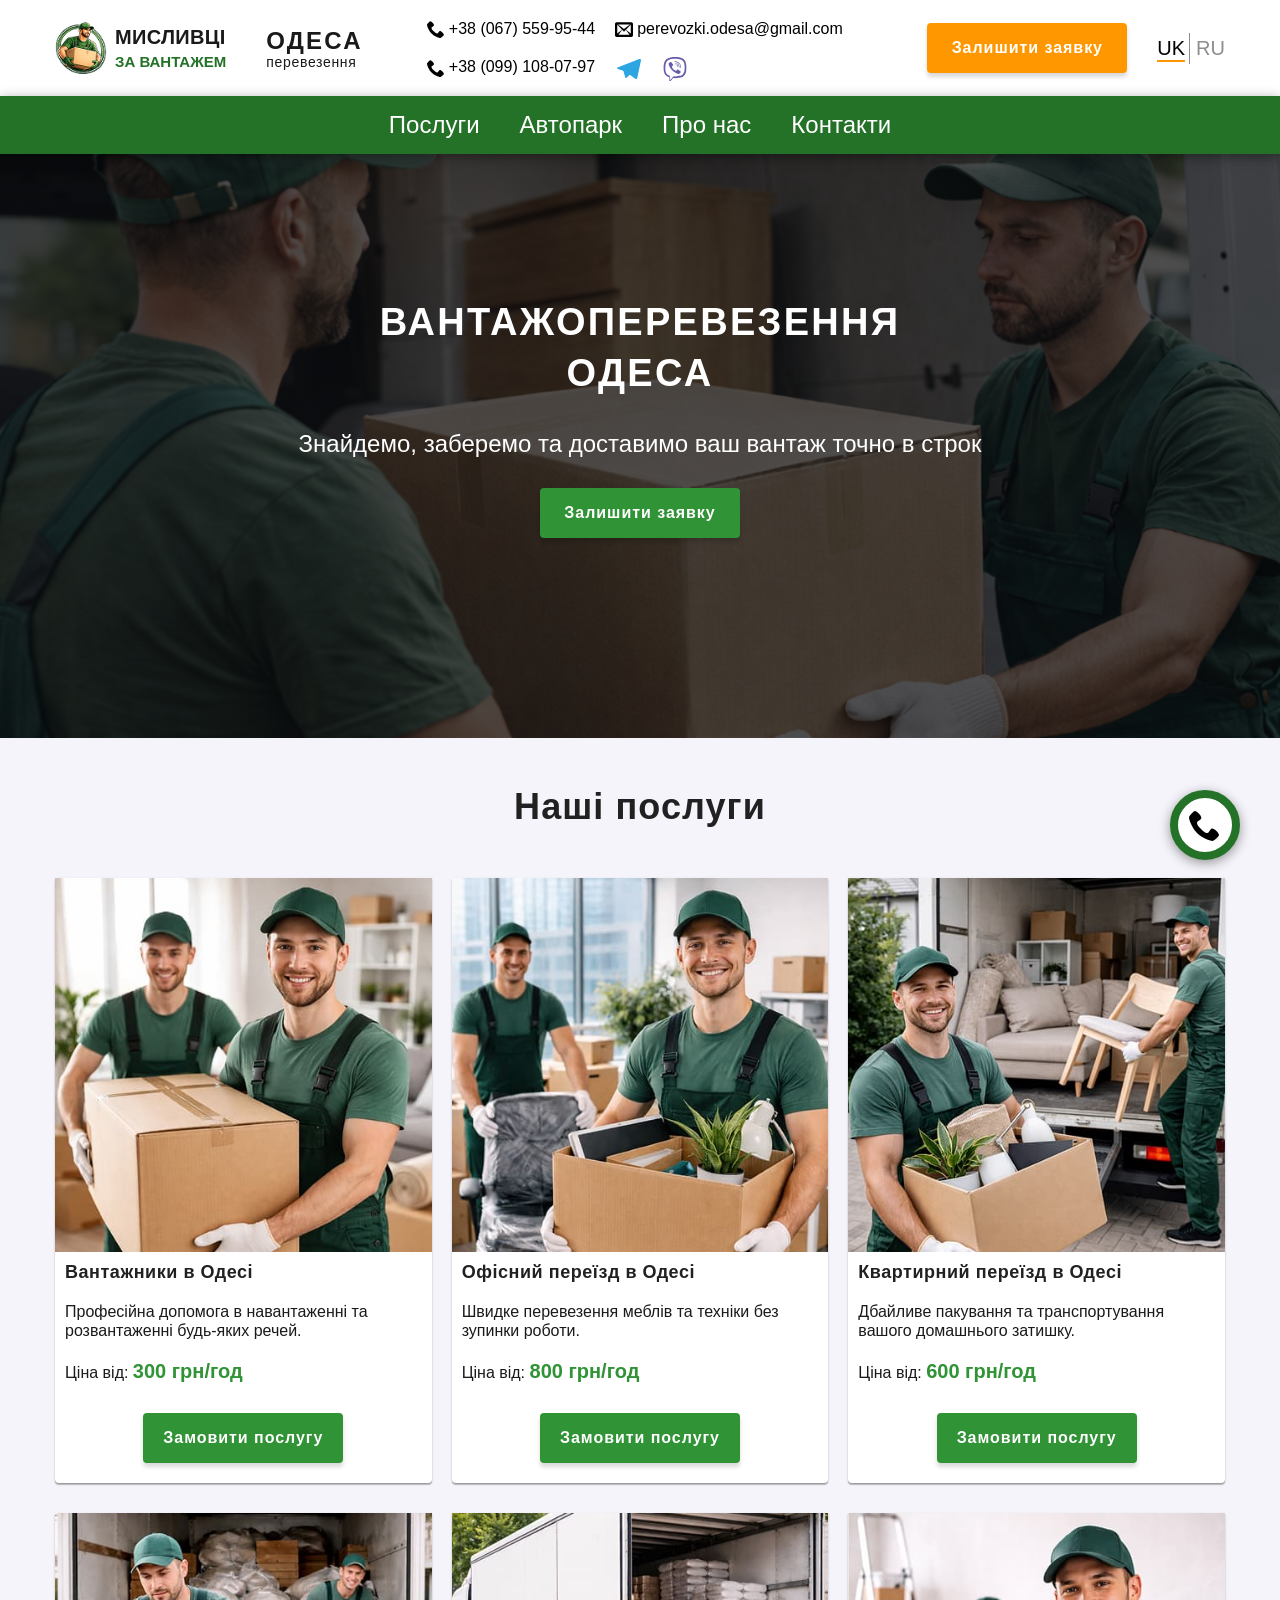
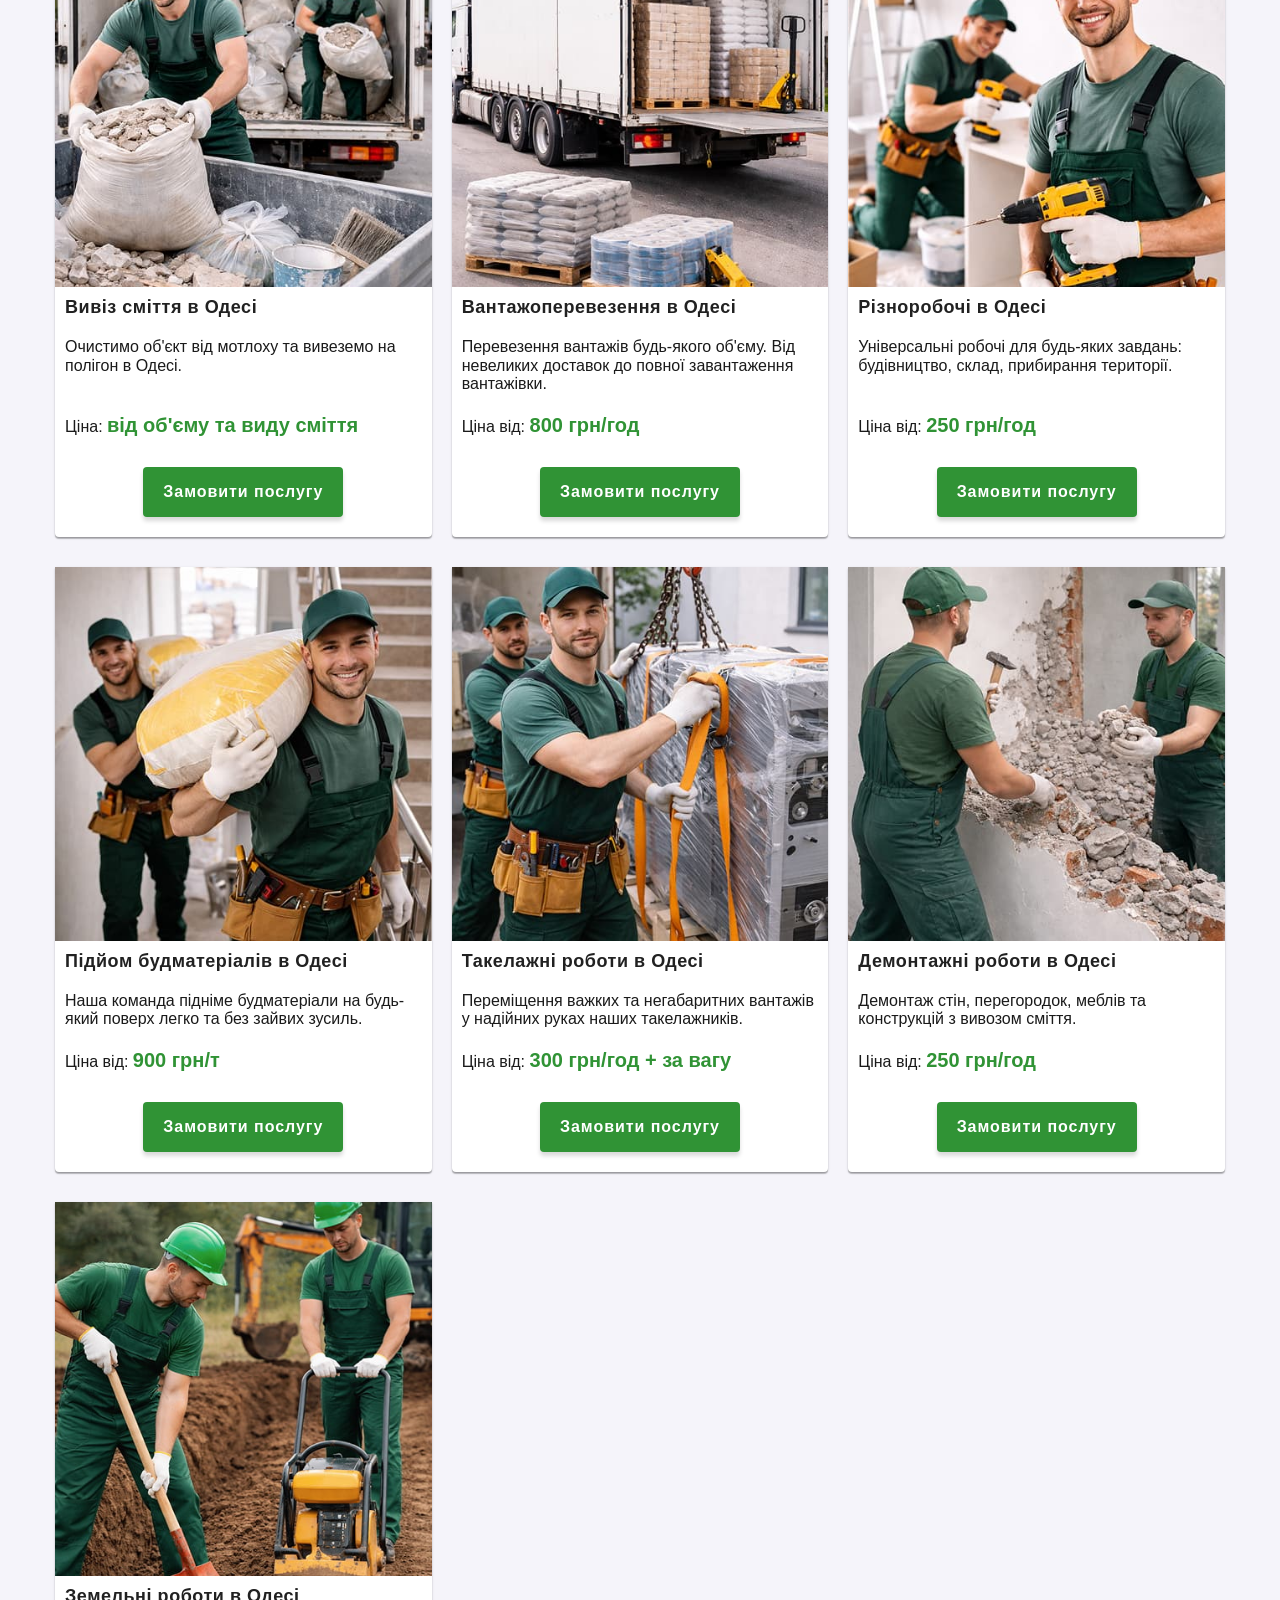
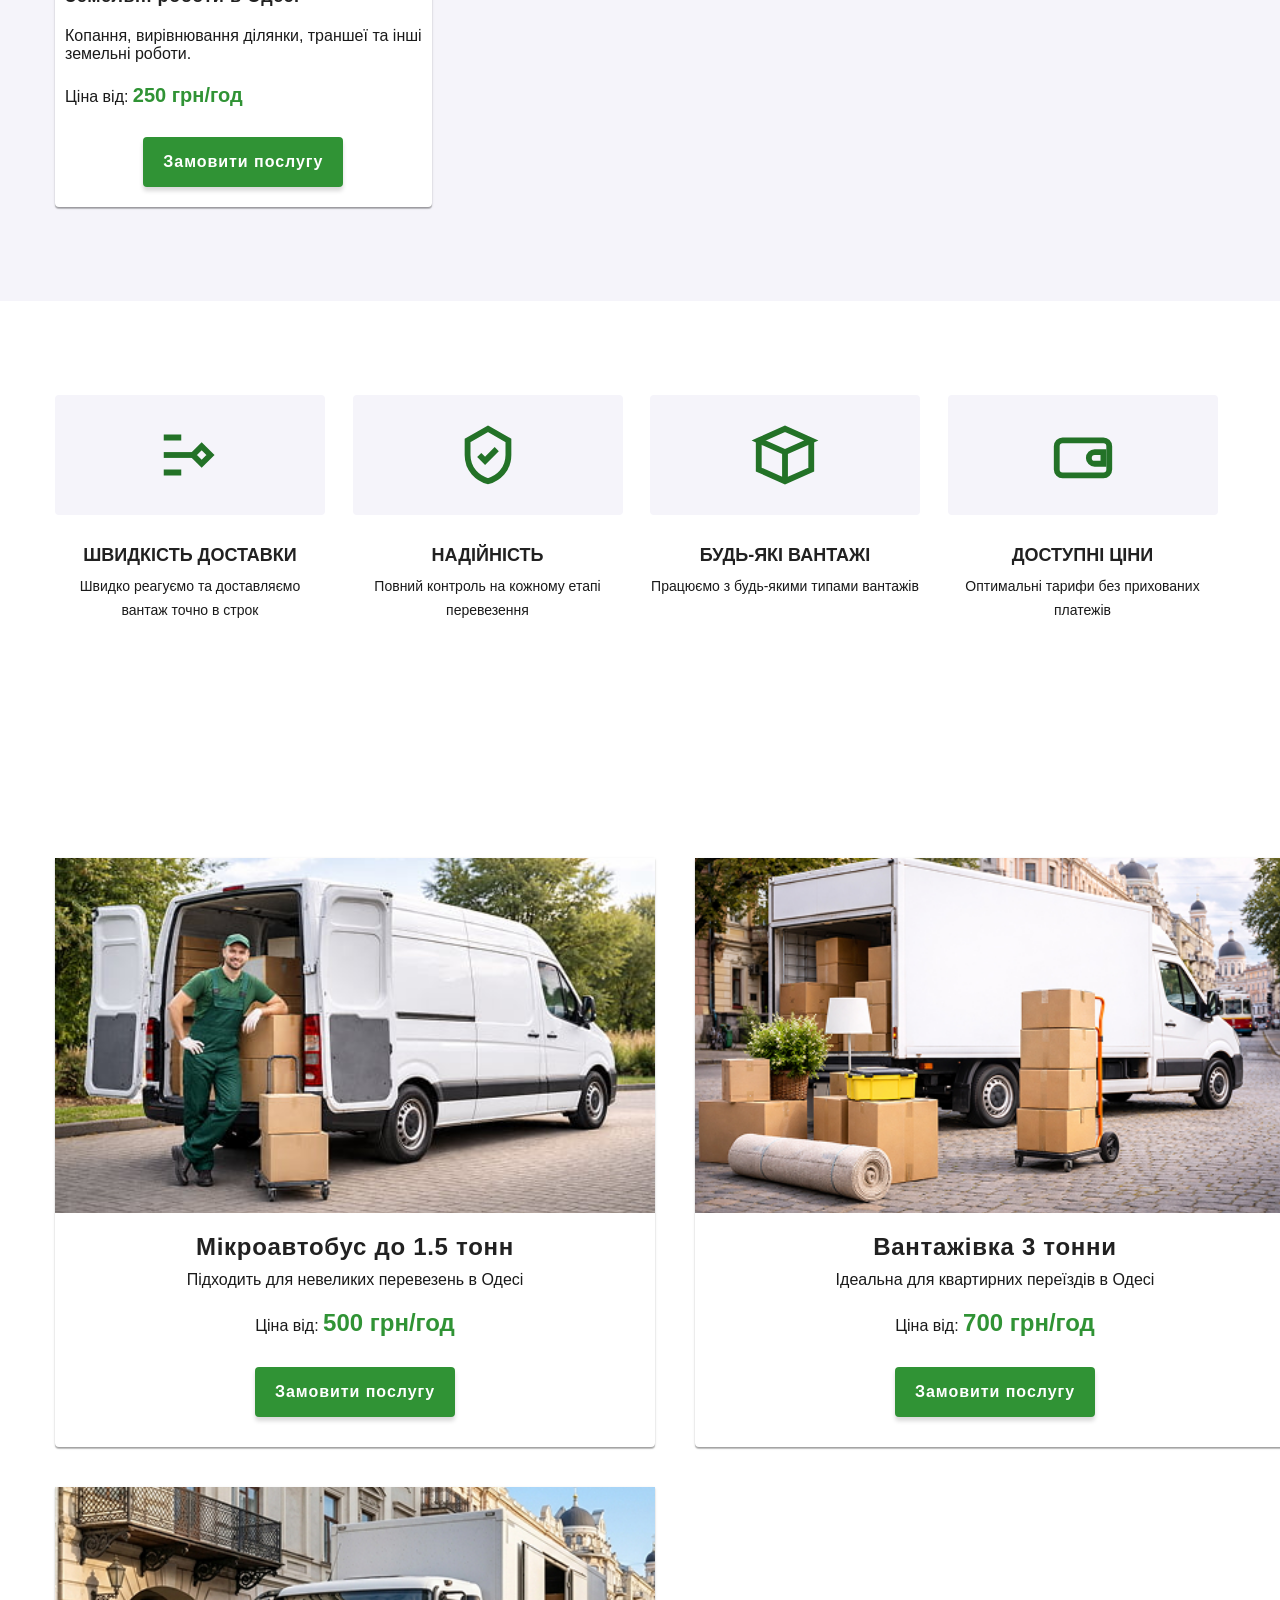
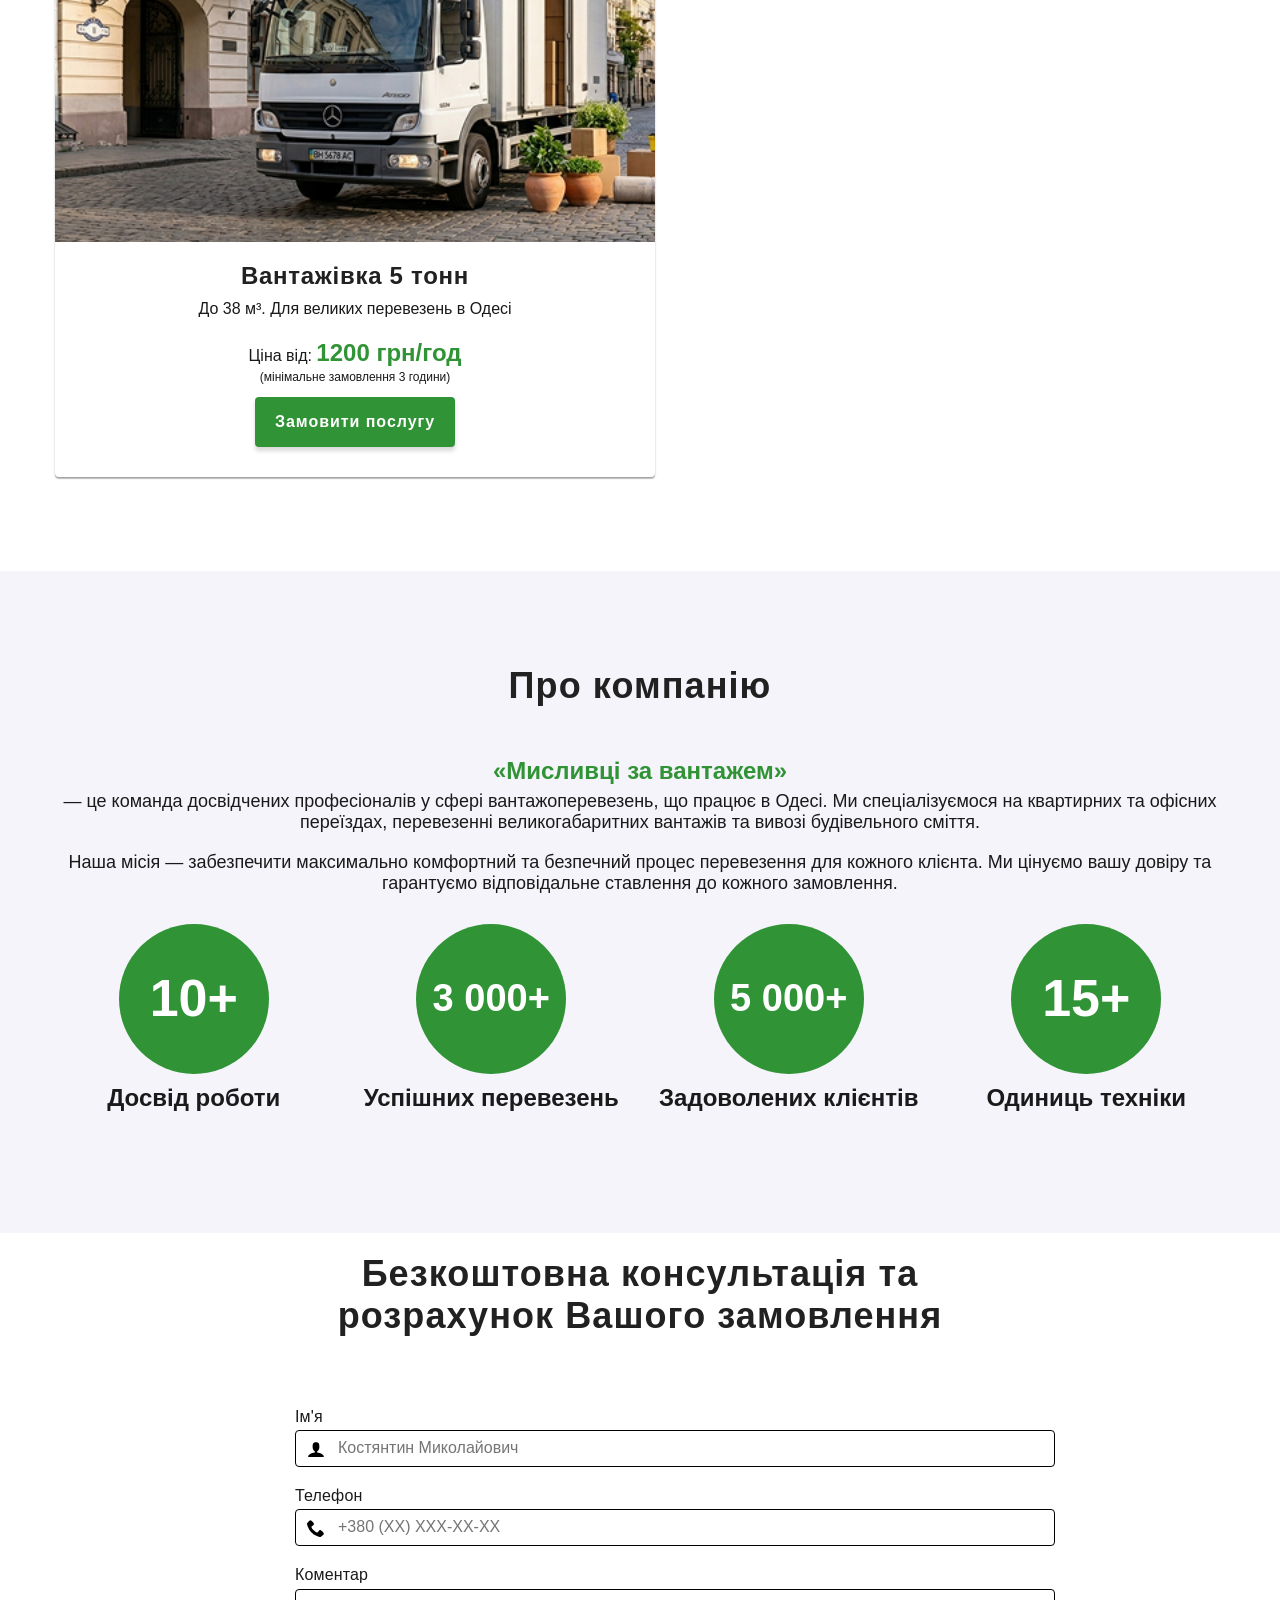
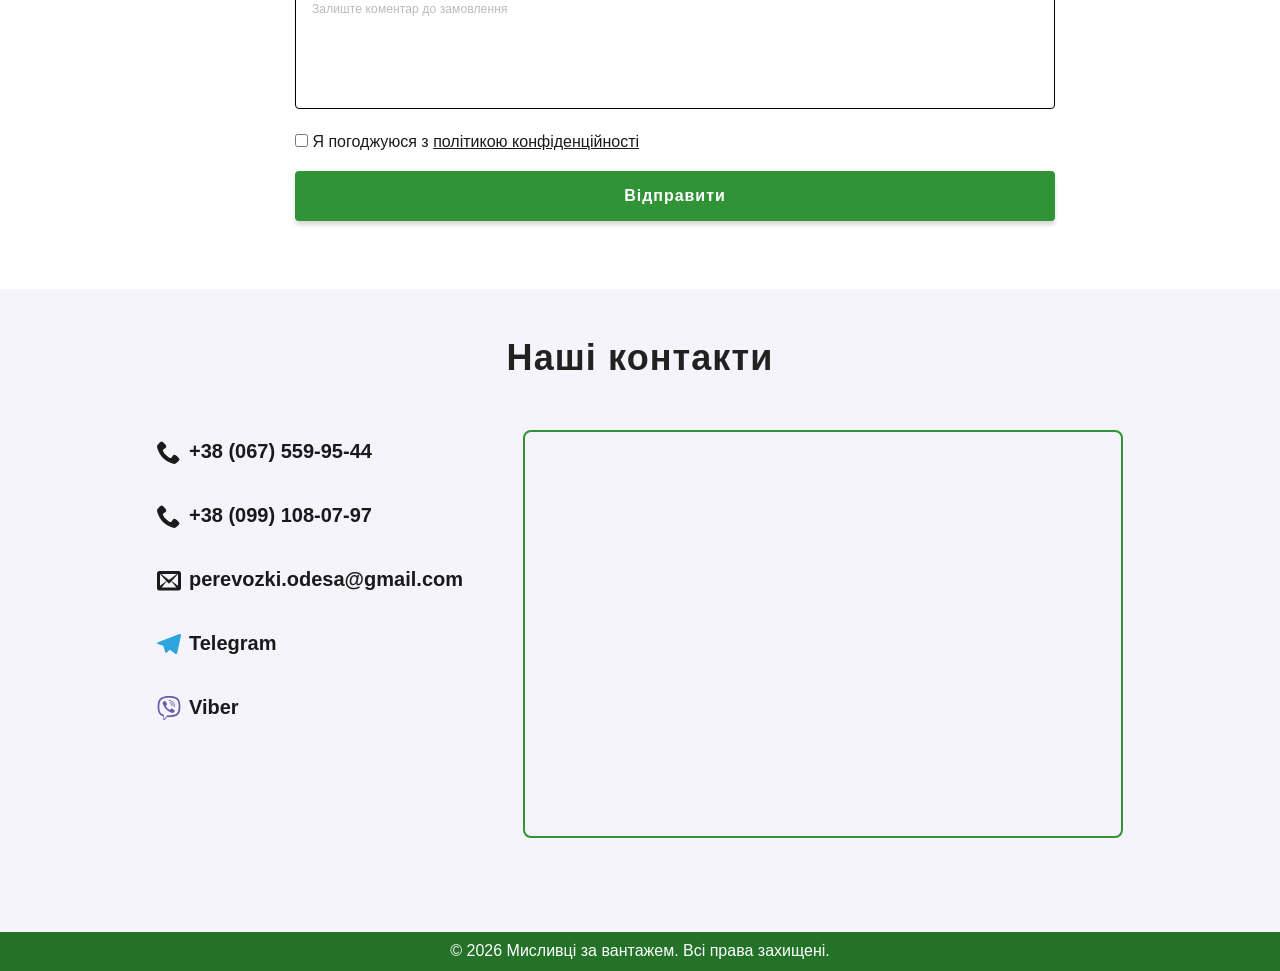
==== commit 8b2ce530: "small fix set translation no to the firs service card, because in auto translation in russian lang. " ====
--- a/index.html
+++ b/index.html
@@ -241,7 +241,7 @@
                                 alt="двоє чоловіків, вантажники у формі несуть коробки" width="450" />
                         </picture>
                         <div class="services__item__box">
-                            <h3 class="services__item__title">Вантажники в Одесі</h3>
+                            <h3 class="services__item__title" translate="no">Вантажники в Одесі</h3>
                             <p class="services__item__text">Професійна допомога в навантаженні та розвантаженні
                                 будь-яких речей.</p>
                             <p class="services__item__price">Ціна від: <span>300 грн/год</span></p>
